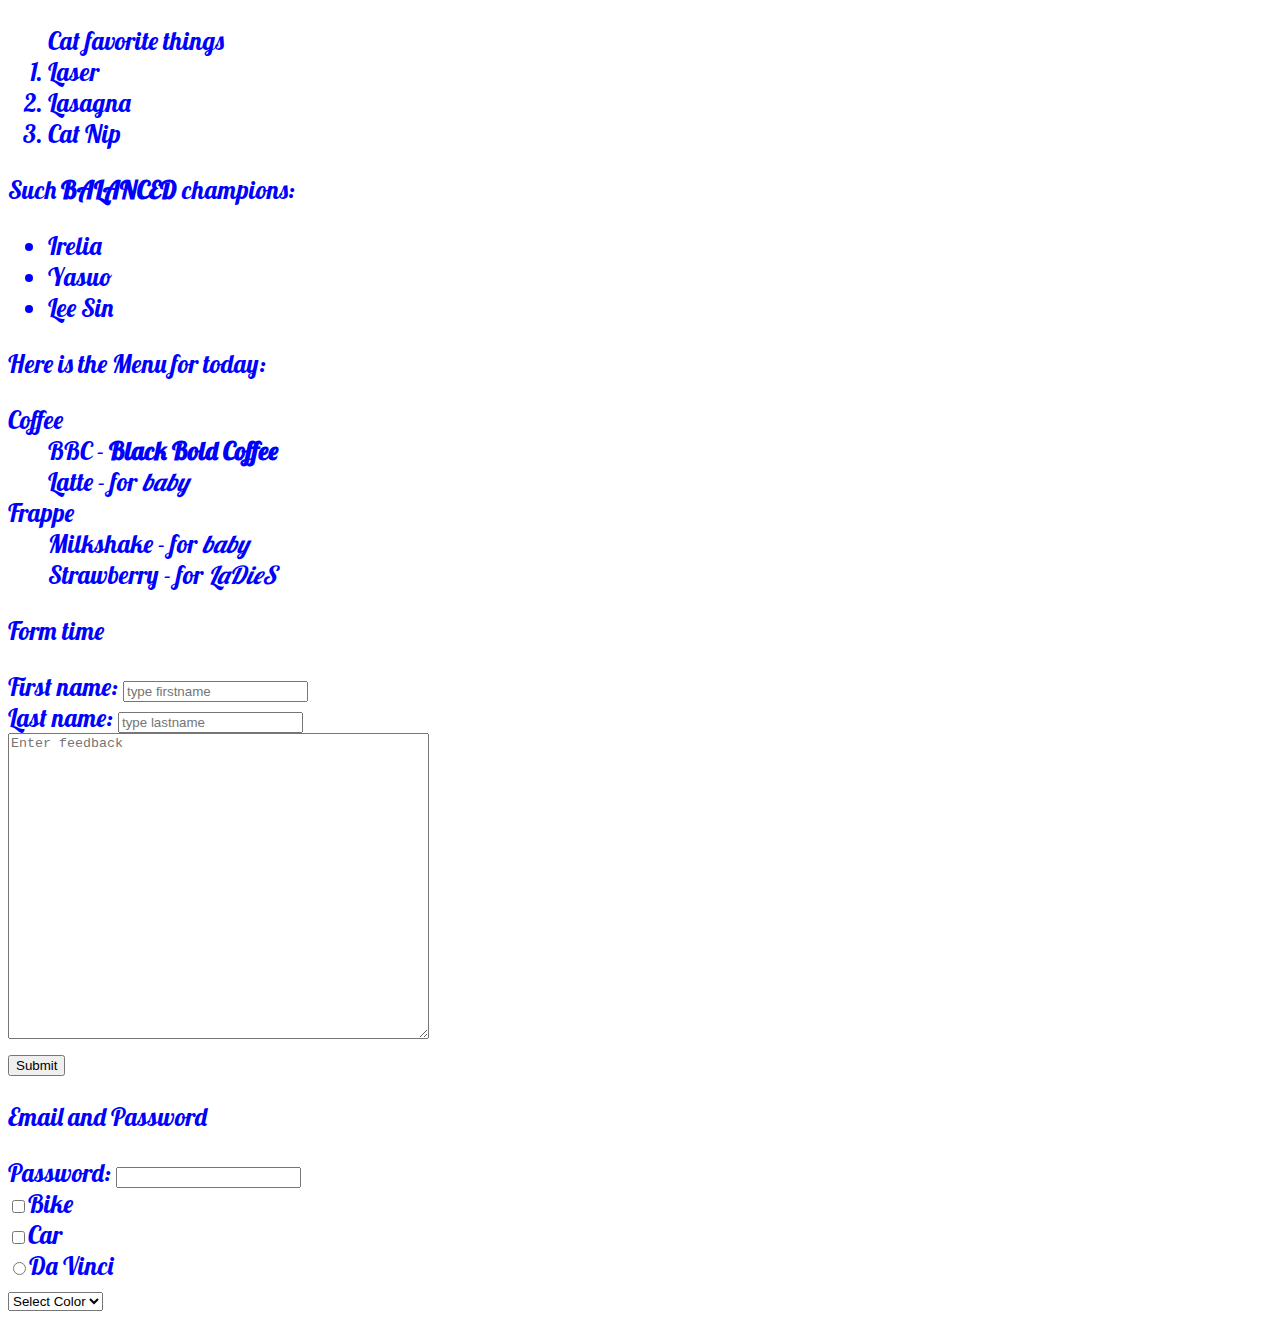
==== index.html @ 9df6918c "Rename mis_practice.html to index.html" ====
<!DOCTYPE html>
<html>
    <head>
        <title>This is fun as heaven</title>
        <link href="https://fonts.googleapis.com/css?family=Lobster" rel="stylesheet" type="text/css">
    </head>
    <style>
        body {
            font-family: Lobster, sans-serif;
            font-size:25px;
            color: blue;
        }
    </style>
    <body>
        <ol type="1">Cat favorite things
            <li>Laser</li>
            <li>Lasagna</li>
            <li>Cat Nip</li>
        </ol>
        <p>Such <strong>BALANCED</strong> champions:</p>
        <ul>
            <li>Irelia</li>
            <li>Yasuo</li>
            <li>Lee Sin</li>
        </ul>
        <p>Here is the Menu for today:</p>
        <dl>
            <dt>Coffee</dt>
            <dd>BBC - <strong>Black Bold Coffee</strong></dd>
            <dd>Latte - for <em>baby</em></dd>
            <dt>Frappe</dt>
            <dd>Milkshake - for <em>baby</em></dd>
            <dd>Strawberry - for <em>LaDieS</em></dd>
        </dl>
        <p>Form time</p>
        <form>
            First name: <input type="text" name="firstname" placeholder="type firstname" maxlength="10"/>
            <br>
            Last name: <input type="text" name="lastname" placeholder="type lastname" maxlength="10"/>
            <br>
            <textarea name="txtfeed" rows="20" cols="50" placeholder="Enter feedback"></textarea>
            <br>
            <input type="submit"/>
            <br>
            <p>Email and Password</p>
            <form>
                Password: <input type="password" maxlength="9"/>
            </form>
        </form>
        <label>
            <input type="checkbox" name="vehicle"/>Bike<br>
            <input type="checkbox" name="vehicle"/>Car<br>
        </label>
        <label>
            <input type="radio" name="actor"/>Da Vinci<br>
        </label>
        <select name="selColor">
            <option selected="selected" value="NULL">Select Color</option>
            <option value="red">Red</option>
            <option value="blue">Blue</option>
            <option value="green">Green</option>
        </select>
    </body>
</html>
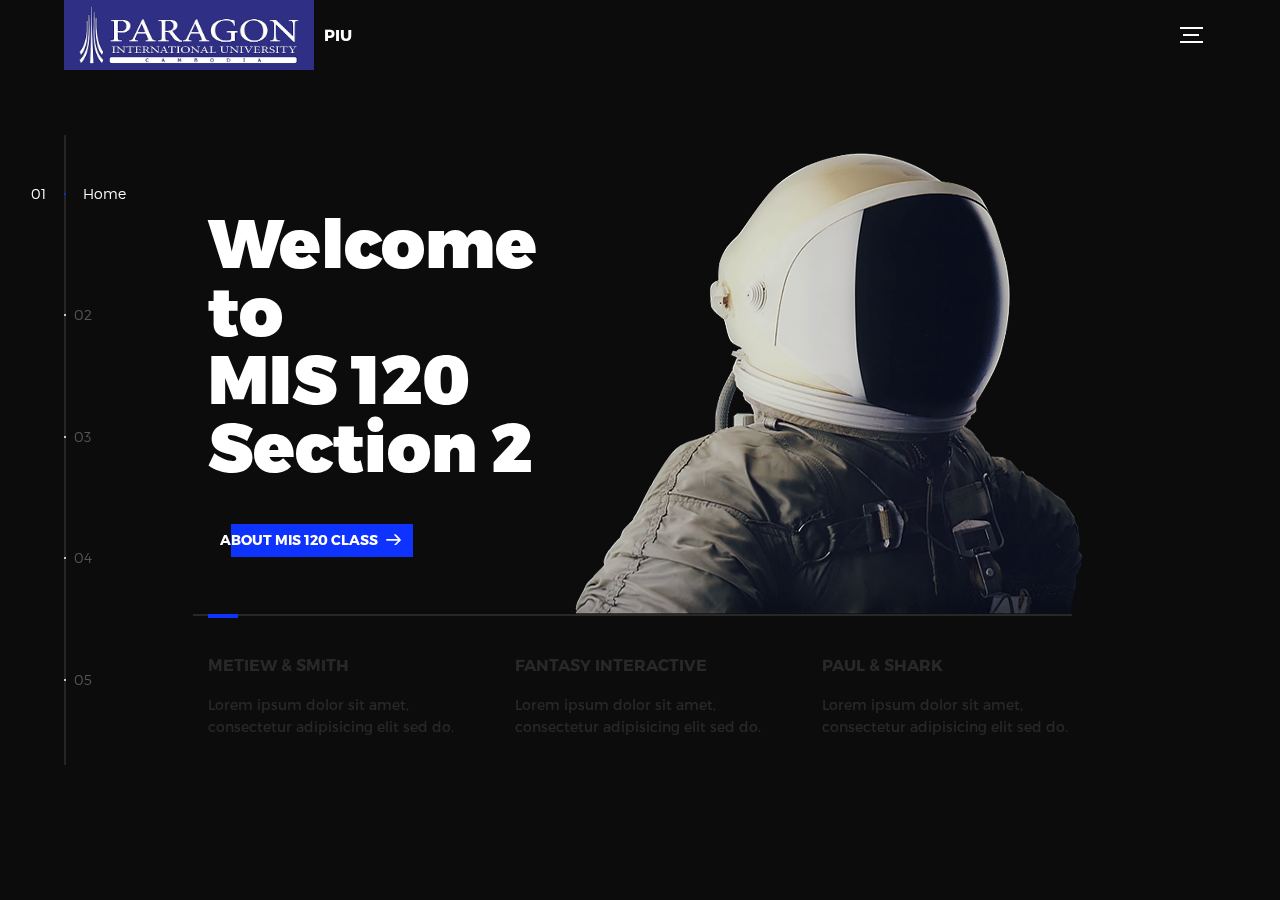
==== commit 22d1083b: "Initial commit" ====
--- a/index.html
+++ b/index.html
@@ -1,64 +1,288 @@
 <!DOCTYPE html>
-<html>
-    <head>
-        <title>This is fun as heaven</title>
-        <link href="https://fonts.googleapis.com/css?family=Lobster" rel="stylesheet" type="text/css">
-    </head>
-    <style>
-        body {
-            font-family: Lobster, sans-serif;
-            font-size:25px;
-            color: blue;
-        }
-    </style>
-    <body>
-        <ol type="1">Cat favorite things
-            <li>Laser</li>
-            <li>Lasagna</li>
-            <li>Cat Nip</li>
-        </ol>
-        <p>Such <strong>BALANCED</strong> champions:</p>
-        <ul>
-            <li>Irelia</li>
-            <li>Yasuo</li>
-            <li>Lee Sin</li>
+<html lang="en">
+<head>
+  <title>MIS 120</title>
+  <meta charset="utf-8">
+  <meta name="viewport" content="width=device-width, initial-scale=1">
+  <meta http-equiv="X-UA-Compatible" content="IE=edge">
+  <meta name="description" content="HTML5 website template">
+  <meta name="keywords" content="PIU, template, html, sass, jquery">
+  <link rel="stylesheet" type="text/css" href="assets/css/main.css">
+  <link rel="stylesheet" type="text/css" href="assets/css/music.css">
+</head>
+<body>
+<!-- notification for small viewports and landscape oriented smartphones -->
+<div class="device-notification">
+  <a class="device-notification--logo" href="#0">
+    <img src="assets/img/logo.jpg" class="logo" alt="PIU">
+    <p>Paragon International University</p>
+  </a>
+  <p class="device-notification--message">Look like you need to find a bigger screen mate! <pre>(っ °Д °;)っ</pre></p>
+</div>
+
+<div class="perspective effect-rotate-left">
+  <div class="container"><div class="outer-nav--return"></div>
+    <div id="viewport" class="l-viewport">
+      <div class="l-wrapper">
+        <header class="header">
+          <a class="header--logo" href="#0">
+            <img src="assets/img/logo.jpg" class="logo" alt="PIU">
+            <p>PIU</p>
+          </a>
+          <button class="header--cta cta">About MIS 120</button>
+          <div class="header--nav-toggle">
+            <span></span>
+          </div>
+        </header>
+        <nav class="l-side-nav">
+          <ul class="side-nav">
+            <li class="is-active"><span>Home</span></li>
+            <li><span>Quizzes</span></li>
+            <li><span>About Me</span></li>
+            <li><span>Music</span></li>
+            <li><span>About <br>MIS 120</span></li>
+          </ul>
+        </nav>
+        <ul class="l-main-content main-content">
+          <li class="l-section section section--is-active">
+            <div class="intro">
+              <div class="intro--banner">
+                <h1>Welcome<br>to<br>MIS 120<br>Section 2</h1>
+                <button class="cta">About MIS 120 Class
+                  <svg version="1.1" id="Layer_1" xmlns="http://www.w3.org/2000/svg" xmlns:xlink="http://www.w3.org/1999/xlink" x="0px" y="0px" viewBox="0 0 150 118" style="enable-background:new 0 0 150 118;" xml:space="preserve">
+                  <g transform="translate(0.000000,118.000000) scale(0.100000,-0.100000)">
+                    <path d="M870,1167c-34-17-55-57-46-90c3-15,81-100,194-211l187-185l-565-1c-431,0-571-3-590-13c-55-28-64-94-18-137c21-20,33-20,597-20h575l-192-193C800,103,794,94,849,39c20-20,39-29,61-29c28,0,63,30,298,262c147,144,272,271,279,282c30,51,23,60-219,304C947,1180,926,1196,870,1167z"/>
+                  </g>
+                  </svg>
+                  <span class="btn-background"></span>
+                </button>
+                <img src="assets/img/introduction-visual.png" alt="Welcome">
+              </div>
+              <div class="intro--options">
+                <a href="#0">
+                  <h3>Metiew &amp; Smith</h3>
+                  <p>Lorem ipsum dolor sit amet, consectetur adipisicing elit sed do.</p>
+                </a>
+                <a href="#0">
+                  <h3>Fantasy interactive</h3>
+                  <p>Lorem ipsum dolor sit amet, consectetur adipisicing elit sed do.</p>
+                </a>
+                <a href="#0">
+                  <h3>Paul &amp; shark</h3>
+                  <p>Lorem ipsum dolor sit amet, consectetur adipisicing elit sed do.</p>
+                </a>
+              </div>
+            </div>
+          </li>
+          <li class="l-section section">
+            <div class="work">
+              <h2>Selected Quiz</h2>
+              <div class="work--lockup">
+                <ul class="slider">
+                  <li class="slider--item slider--item-left">
+                    <a href="#0">
+                      <div class="slider--item-image">
+                        <img src="assets/img/work-victory.jpg" alt="Victory">
+                      </div>
+                      <p class="slider--item-title">Quiz 3</p>
+                      <p class="slider--item-description">Lorem ipsum dolor sit amet, consectetur adipisicing elit sed do.</p>
+                    </a>
+                  </li>
+                  <li class="slider--item slider--item-center">
+                    <a href="#0">
+                      <div class="slider--item-image">
+                        <img src="assets/img/work-metiew-smith.jpg" alt="Metiew and Smith">
+                      </div>
+                      <p class="slider--item-title">Quiz 1</p>
+                      <p class="slider--item-description">Lorem ipsum dolor sit amet, consectetur adipisicing elit sed do.</p>
+                    </a>
+                  </li>
+                  <li class="slider--item slider--item-right">
+                    <a href="#0">
+                      <div class="slider--item-image">
+                        <img src="assets/img/work-alex-nowak.jpg" alt="Alex Nowak">
+                      </div>
+                      <p class="slider--item-title">Quiz 2</p>
+                      <p class="slider--item-description">Lorem ipsum dolor sit amet, consectetur adipisicing elit sed do.</p>
+                    </a>
+                  </li>
+                </ul>
+                <div class="slider--prev">
+                  <svg version="1.1" id="Layer_1" xmlns="http://www.w3.org/2000/svg" xmlns:xlink="http://www.w3.org/1999/xlink" x="0px" y="0px"
+                  viewBox="0 0 150 118" style="enable-background:new 0 0 150 118;" xml:space="preserve">
+                  <g transform="translate(0.000000,118.000000) scale(0.100000,-0.100000)">
+                    <path d="M561,1169C525,1155,10,640,3,612c-3-13,1-36,8-52c8-15,134-145,281-289C527,41,562,10,590,10c22,0,41,9,61,29
+                    c55,55,49,64-163,278L296,510h575c564,0,576,0,597,20c46,43,37,109-18,137c-19,10-159,13-590,13l-565,1l182,180
+                    c101,99,187,188,193,199c16,30,12,57-12,84C631,1174,595,1183,561,1169z"/>
+                  </g>
+                  </svg>
+                </div>
+                <div class="slider--next">
+                  <svg version="1.1" id="Layer_1" xmlns="http://www.w3.org/2000/svg" xmlns:xlink="http://www.w3.org/1999/xlink" x="0px" y="0px" viewBox="0 0 150 118" style="enable-background:new 0 0 150 118;" xml:space="preserve">
+                  <g transform="translate(0.000000,118.000000) scale(0.100000,-0.100000)">
+                    <path d="M870,1167c-34-17-55-57-46-90c3-15,81-100,194-211l187-185l-565-1c-431,0-571-3-590-13c-55-28-64-94-18-137c21-20,33-20,597-20h575l-192-193C800,103,794,94,849,39c20-20,39-29,61-29c28,0,63,30,298,262c147,144,272,271,279,282c30,51,23,60-219,304C947,1180,926,1196,870,1167z"/>
+                  </g>
+                  </svg>
+                </div>
+              </div>
+            </div>
+          </li>
+          <li class="l-section section">
+            <div class="about">
+              <div class="about--banner">
+                <h2>We<br>believe in<br>passionate<br>people</h2>
+                <a href="#0">Career
+                  <span>
+                    <svg version="1.1" id="Layer_1" xmlns="http://www.w3.org/2000/svg" xmlns:xlink="http://www.w3.org/1999/xlink" x="0px" y="0px" viewBox="0 0 150 118" style="enable-background:new 0 0 150 118;" xml:space="preserve">
+                    <g transform="translate(0.000000,118.000000) scale(0.100000,-0.100000)">
+                      <path d="M870,1167c-34-17-55-57-46-90c3-15,81-100,194-211l187-185l-565-1c-431,0-571-3-590-13c-55-28-64-94-18-137c21-20,33-20,597-20h575l-192-193C800,103,794,94,849,39c20-20,39-29,61-29c28,0,63,30,298,262c147,144,272,271,279,282c30,51,23,60-219,304C947,1180,926,1196,870,1167z"/>
+                    </g>
+                    </svg>
+                  </span>
+                </a>
+                <img src="assets/img/about-visual.png" alt="About Us">
+              </div>
+              <div class="about--options">
+                <a href="#0">
+                  <h3>Winners</h3>
+                </a>
+                <a href="#0">
+                  <h3>Philosophy</h3>
+                </a>
+                <a href="#0">
+                  <h3>History</h3>
+                </a>
+              </div>
+            </div>
+          </li>
+          <li class="l-section section">
+            <div class="contact">
+              <div class="contact--lockup">
+                <div class="modal">
+                  <link rel="stylesheet" href="https://cdnjs.cloudflare.com/ajax/libs/font-awesome/5.10.2/css/all.min.css"/>
+
+                  <div class="bg-container">
+                      <img src="" alt="" id="background">
+                  </div>
+                  <div class="player-container">
+                      <!-- Song -->
+                      <div class="img-container">
+                          <img src="" alt="" id="cover" class="active">
+                      </div>
+                      <div name="playlist">
+                        <h4 id="title"></h2>
+                        <h5 id="artist"></h3>
+                      </div>
+                      <audio src=""></audio>
+                      <!-- Progress -->
+                      <div class="progress-container" id="progress-container">
+                          <div class="progress" id="progress"></div>
+                          <div class="duration-wrapper">
+                              <span id="current-time"></span>
+                              <span id="duration"></span>
+                          </div>
+                      </div>
+                      <!-- Controls -->
+                      <div class="player-controls">
+                          <i class="fas fa-backward" id="prev" title="Previous"></i>
+                          <i class="fas fa-play main-button" id="play" title="Play"></i>
+                          <i class="fas fa-forward" id="next" title="Next"></i>
+                      </div>
+                  </div>
+                </div>
+              </div>
+            </div>
+          </li>
+          <li class="l-section section">
+            <div class="hire">
+              <h2>MIS 120 is about ...</h2>
+              <!-- checkout formspree.io for easy form setup -->
+              <form class="work-request">
+                <div class="work-request--options">
+                  <span class="options-a">
+                    <input id="opt-1" type="checkbox" value="app design" checked>
+                    <label for="opt-1">
+                      <svg version="1.1" id="Layer_1" xmlns="http://www.w3.org/2000/svg" xmlns:xlink="http://www.w3.org/1999/xlink" x="0px" y="0px"
+                      viewBox="0 0 150 111" style="enable-background:new 0 0 150 111;" xml:space="preserve">
+                      <g transform="translate(0.000000,111.000000) scale(0.100000,-0.100000)">
+                        <path d="M950,705L555,310L360,505C253,612,160,700,155,700c-6,0-44-34-85-75l-75-75l278-278L550-5l475,475c261,261,475,480,475,485c0,13-132,145-145,145C1349,1100,1167,922,950,705z"/>
+                      </g>
+                      </svg>
+                      Fun
+                    </label>
+                    <input id="opt-2" type="checkbox" value="graphic design" checked>
+                    <label for="opt-2">
+                      <svg version="1.1" id="Layer_1" xmlns="http://www.w3.org/2000/svg" xmlns:xlink="http://www.w3.org/1999/xlink" x="0px" y="0px"
+                      viewBox="0 0 150 111" style="enable-background:new 0 0 150 111;" xml:space="preserve">
+                      <g transform="translate(0.000000,111.000000) scale(0.100000,-0.100000)">
+                        <path d="M950,705L555,310L360,505C253,612,160,700,155,700c-6,0-44-34-85-75l-75-75l278-278L550-5l475,475c261,261,475,480,475,485c0,13-132,145-145,145C1349,1100,1167,922,950,705z"/>
+                      </g>
+                      </svg>
+                      Creativity
+                    </label>
+                    <input id="opt-3" type="checkbox" value="motion design" checked>
+                    <label for="opt-3">
+                      <svg version="1.1" id="Layer_1" xmlns="http://www.w3.org/2000/svg" xmlns:xlink="http://www.w3.org/1999/xlink" x="0px" y="0px"
+                      viewBox="0 0 150 111" style="enable-background:new 0 0 150 111;" xml:space="preserve">
+                      <g transform="translate(0.000000,111.000000) scale(0.100000,-0.100000)">
+                        <path d="M950,705L555,310L360,505C253,612,160,700,155,700c-6,0-44-34-85-75l-75-75l278-278L550-5l475,475c261,261,475,480,475,485c0,13-132,145-145,145C1349,1100,1167,922,950,705z"/>
+                      </g>
+                      </svg>
+                      Flexiblility
+                    </label>
+                  </span>
+                  <span class="options-b">
+                    <input id="opt-4" type="checkbox" value="ux design" checked>
+                    <label for="opt-4">
+                      <svg version="1.1" id="Layer_1" xmlns="http://www.w3.org/2000/svg" xmlns:xlink="http://www.w3.org/1999/xlink" x="0px" y="0px"
+                      viewBox="0 0 150 111" style="enable-background:new 0 0 150 111;" xml:space="preserve">
+                      <g transform="translate(0.000000,111.000000) scale(0.100000,-0.100000)">
+                        <path d="M950,705L555,310L360,505C253,612,160,700,155,700c-6,0-44-34-85-75l-75-75l278-278L550-5l475,475c261,261,475,480,475,485c0,13-132,145-145,145C1349,1100,1167,922,950,705z"/>
+                      </g>
+                      </svg>
+                      Friendly
+                    </label>
+                    <input id="opt-5" type="checkbox" value="webdesign" checked>
+                    <label for="opt-5">
+                      <svg version="1.1" id="Layer_1" xmlns="http://www.w3.org/2000/svg" xmlns:xlink="http://www.w3.org/1999/xlink" x="0px" y="0px"
+                      viewBox="0 0 150 111" style="enable-background:new 0 0 150 111;" xml:space="preserve">
+                      <g transform="translate(0.000000,111.000000) scale(0.100000,-0.100000)">
+                        <path d="M950,705L555,310L360,505C253,612,160,700,155,700c-6,0-44-34-85-75l-75-75l278-278L550-5l475,475c261,261,475,480,475,485c0,13-132,145-145,145C1349,1100,1167,922,950,705z"/>
+                      </g>
+                      </svg>
+                      Exciting
+                    </label>
+                    <input id="opt-6" type="checkbox" value="marketing">
+                    <label for="opt-6">
+                      <svg version="1.1" id="Layer_1" xmlns="http://www.w3.org/2000/svg" xmlns:xlink="http://www.w3.org/1999/xlink" x="0px" y="0px"
+                      viewBox="0 0 150 111" style="enable-background:new 0 0 150 111;" xml:space="preserve">
+                      <g transform="translate(0.000000,111.000000) scale(0.100000,-0.100000)">
+                        <path d="M950,705L555,310L360,505C253,612,160,700,155,700c-6,0-44-34-85-75l-75-75l278-278L550-5l475,475c261,261,475,480,475,485c0,13-132,145-145,145C1349,1100,1167,922,950,705z"/>
+                      </g>
+                      </svg>
+                      Boring
+                    </label>
+                  </span>
+                </div>
+                </div>
+              </form>
+            </div>
+          </li>
         </ul>
-        <p>Here is the Menu for today:</p>
-        <dl>
-            <dt>Coffee</dt>
-            <dd>BBC - <strong>Black Bold Coffee</strong></dd>
-            <dd>Latte - for <em>baby</em></dd>
-            <dt>Frappe</dt>
-            <dd>Milkshake - for <em>baby</em></dd>
-            <dd>Strawberry - for <em>LaDieS</em></dd>
-        </dl>
-        <p>Form time</p>
-        <form>
-            First name: <input type="text" name="firstname" placeholder="type firstname" maxlength="10"/>
-            <br>
-            Last name: <input type="text" name="lastname" placeholder="type lastname" maxlength="10"/>
-            <br>
-            <textarea name="txtfeed" rows="20" cols="50" placeholder="Enter feedback"></textarea>
-            <br>
-            <input type="submit"/>
-            <br>
-            <p>Email and Password</p>
-            <form>
-                Password: <input type="password" maxlength="9"/>
-            </form>
-        </form>
-        <label>
-            <input type="checkbox" name="vehicle"/>Bike<br>
-            <input type="checkbox" name="vehicle"/>Car<br>
-        </label>
-        <label>
-            <input type="radio" name="actor"/>Da Vinci<br>
-        </label>
-        <select name="selColor">
-            <option selected="selected" value="NULL">Select Color</option>
-            <option value="red">Red</option>
-            <option value="blue">Blue</option>
-            <option value="green">Green</option>
-        </select>
-    </body>
-</html>
+      </div>
+    </div>
+  </div>
+  <ul class="outer-nav">
+    <li class="is-active">Home</li>
+    <li>Quizzes</li>
+    <li>About Me</li>
+    <li>Music</li>
+    <li>About MIS 120</li>
+  </ul>
+</div>
+<script src="assets/js/music.js"></script>
+<script src="https://ajax.googleapis.com/ajax/libs/jquery/2.2.4/jquery.min.js"></script>
+<script>window.jQuery || document.write('<script src="assets/js/vendor/jquery-2.2.4.min.js"><\/script>')</script>
+<script src="assets/js/functions-min.js"></script>
+</body>
+</html>--- a/assets/css/main.css
+++ b/assets/css/main.css
@@ -0,0 +1 @@
+@font-face{font-family:'Montserrat';src:url("fonts/Montserrat-Black.eot");src:local("☺"),url("fonts/Montserrat-Black.woff") format("woff"),url("fonts/Montserrat-Black.ttf") format("truetype"),url("fonts/Montserrat-Black.svg") format("svg");font-weight:900;font-style:normal}@font-face{font-family:'Montserrat';src:url("fonts/Montserrat-Bold.eot");src:local("☺"),url("fonts/Montserrat-Bold.woff") format("woff"),url("fonts/Montserrat-Bold.ttf") format("truetype"),url("fonts/Montserrat-Bold.svg") format("svg");font-weight:700;font-style:normal}@font-face{font-family:'Montserrat';src:url("fonts/Montserrat-Regular.eot");src:local("☺"),url("fonts/Montserrat-Regular.woff") format("woff"),url("fonts/Montserrat-Regular.ttf") format("truetype"),url("fonts/Montserrat-Regular.svg") format("svg");font-weight:400;font-style:normal}@font-face{font-family:'Montserrat';src:url("fonts/Montserrat-Light.eot");src:local("☺"),url("fonts/Montserrat-Light.woff") format("woff"),url("fonts/Montserrat-Light.ttf") format("truetype"),url("fonts/Montserrat-Light.svg") format("svg");font-weight:300;font-style:normal}/*! normalize.css v3.0.2 | MIT License | git.io/normalize */html{font-family:sans-serif;-ms-text-size-adjust:100%;-webkit-text-size-adjust:100%}body{margin:0}article,aside,details,figcaption,figure,footer,header,hgroup,main,menu,nav,section,summary{display:block}audio,canvas,progress,video{display:inline-block;vertical-align:baseline}audio:not([controls]){display:none;height:0}[hidden],template{display:none}a{background-color:transparent}a:active,a:hover{outline:0}abbr[title]{border-bottom:1px dotted}b,strong{font-weight:bold}dfn{font-style:italic}h1{font-size:2em;margin:0.67em 0}mark{background:#ff0;color:#000}small{font-size:80%}sub,sup{font-size:75%;line-height:0;position:relative;vertical-align:baseline}sup{top:-0.5em}sub{bottom:-0.25em}img{border:0}svg:not(:root){overflow:hidden}figure{margin:1em 40px}hr{box-sizing:content-box;height:0}pre{overflow:auto}code,kbd,pre,samp{font-family:monospace, monospace;font-size:1em}button,input,optgroup,select,textarea{color:inherit;font:inherit;margin:0}button{overflow:visible}button,select{text-transform:none}button,html input[type="button"],input[type="reset"],input[type="submit"]{-webkit-appearance:button;cursor:pointer}button[disabled],html input[disabled]{cursor:default}button::-moz-focus-inner,input::-moz-focus-inner{border:0;padding:0}input{line-height:normal}input[type="checkbox"],input[type="radio"]{box-sizing:border-box;padding:0}input[type="number"]::-webkit-inner-spin-button,input[type="number"]::-webkit-outer-spin-button{height:auto}input[type="search"]{-webkit-appearance:textfield;box-sizing:content-box}input[type="search"]::-webkit-search-cancel-button,input[type="search"]::-webkit-search-decoration{-webkit-appearance:none}fieldset{border:1px solid #c0c0c0;margin:0 2px;padding:0.35em 0.625em 0.75em}legend{border:0;padding:0}textarea{overflow:auto}optgroup{font-weight:bold}table{border-collapse:collapse;border-spacing:0}td,th{padding:0}::-moz-selection{background:#FFF498}::selection{background:#FFF498}::-moz-selection{background:#FFF498}img::-moz-selection{background:transparent}img::selection{background:transparent}img::-moz-selection{background:transparent}body{-webkit-tap-highlight-color:#FFF498}body{background-color:#0c0c0c;font-size:14px;line-height:1.6;font-family:"Montserrat",sans-serif;color:#fff;-webkit-font-smoothing:antialiased;-webkit-text-size-adjust:100%}.l-viewport{position:relative;width:100%;height:100vh;box-shadow:0 0 45px 5px rgba(0,0,0,0.85);overflow:hidden}.l-wrapper{position:relative;width:1440px;max-width:90%;height:100%;margin:0 auto}.l-side-nav{position:absolute;left:0;display:-webkit-box;display:-webkit-flex;display:-ms-flexbox;display:flex;height:100%;-webkit-box-align:center;-webkit-align-items:center;-ms-flex-align:center;align-items:center}.l-side-nav::before{content:"";position:absolute;top:50%;left:0;-webkit-transform:translateY(-50%);transform:translateY(-50%);width:2px;height:70%;max-height:750px;background-color:#555;opacity:.35;z-index:10}@media (max-width: 1180px){.l-side-nav{display:none}}.l-main-content{position:relative;width:100%;height:100%;margin:0;padding:0;list-style:none}.l-section{position:absolute;width:100%;height:100%}.device-notification{display:none;position:fixed;top:0;left:0;width:100%;height:100%;-webkit-box-orient:vertical;-webkit-box-direction:normal;-webkit-flex-direction:column;-ms-flex-direction:column;flex-direction:column;-webkit-box-align:center;-webkit-align-items:center;-ms-flex-align:center;-ms-grid-row-align:center;align-items:center;-webkit-box-pack:center;-webkit-justify-content:center;-ms-flex-pack:center;justify-content:center;background-color:#0c0c0c;z-index:12}.device-notification--logo{display:-webkit-box;display:-webkit-flex;display:-ms-flexbox;display:flex;-webkit-box-align:center;-webkit-align-items:center;-ms-flex-align:center;align-items:center;text-decoration:none;color:#fff}.device-notification--logo p{margin:0 0 0 10px;font-size:16px;font-weight:700;text-transform:uppercase}.device-notification--message{width:70%;margin:30px 0 0 0;font-weight:700;text-align:center}@media (max-width: 767px) and (min-width: 601px) and (max-height: 680px){.device-notification{display:-webkit-box;display:-webkit-flex;display:-ms-flexbox;display:flex}}@media (max-width: 600px) and (min-width: 480px) and (max-height: 580px){.device-notification{display:-webkit-box;display:-webkit-flex;display:-ms-flexbox;display:flex}}@media (max-width: 736px) and (min-width: 360px) and (orientation: landscape){.device-notification{display:-webkit-box;display:-webkit-flex;display:-ms-flexbox;display:flex}}@media(max-width: 359px){.device-notification{display:-webkit-box;display:-webkit-flex;display:-ms-flexbox;display:flex}}.section{opacity:0;visibility:hidden;-webkit-transition:opacity .4s ease-in-out,visibility 0s .4s;transition:opacity .4s ease-in-out,visibility 0s .4s}.section--is-active{opacity:1;visibility:visible;z-index:1;-webkit-transition:opacity .4s ease-in-out .4s;transition:opacity .4s ease-in-out .4s}.section--next{-webkit-transform:translateY(-45px);transform:translateY(-45px);-webkit-transition:-webkit-transform .4s ease-in-out;transition:-webkit-transform .4s ease-in-out;transition:transform .4s ease-in-out;transition:transform .4s ease-in-out, -webkit-transform .4s ease-in-out}.section--prev{-webkit-transform:translateY(45px);transform:translateY(45px);-webkit-transition:-webkit-transform .4s ease-in-out;transition:-webkit-transform .4s ease-in-out;transition:transform .4s ease-in-out;transition:transform .4s ease-in-out, -webkit-transform .4s ease-in-out}.header{position:absolute;top:0;left:0;display:-webkit-box;display:-webkit-flex;display:-ms-flexbox;display:flex;width:100%;height:70px;-webkit-box-align:center;-webkit-align-items:center;-ms-flex-align:center;align-items:center;-webkit-box-pack:justify;-webkit-justify-content:space-between;-ms-flex-pack:justify;justify-content:space-between;z-index:10}.header--logo{display:-webkit-box;display:-webkit-flex;display:-ms-flexbox;display:flex;-webkit-box-align:center;-webkit-align-items:center;-ms-flex-align:center;align-items:center;text-decoration:none;color:#fff}.header--logo p{margin:0 0 0 10px;font-size:16px;font-weight:700;text-transform:uppercase}.header--nav-toggle{display:-webkit-box;display:-webkit-flex;display:-ms-flexbox;display:flex;width:50px;height:50px;-webkit-box-orient:vertical;-webkit-box-direction:normal;-webkit-flex-direction:column;-ms-flex-direction:column;flex-direction:column;-webkit-box-align:center;-webkit-align-items:center;-ms-flex-align:center;align-items:center;-webkit-box-pack:center;-webkit-justify-content:center;-ms-flex-pack:center;justify-content:center;cursor:pointer}.header--nav-toggle span,.header--nav-toggle::before,.header--nav-toggle::after{content:"";position:relative;width:16px;height:2px;background-color:#fff}.header--nav-toggle::before{bottom:5px;width:23px}.header--nav-toggle::after{top:5px;width:23px}.header--cta{position:absolute;top:50%;left:50%;-webkit-transform:translate(-50%, -50%);transform:translate(-50%, -50%);padding:0 20px;line-height:30px;text-decoration:none;color:#fff;font-weight:700;text-transform:uppercase;background-color:#0f33ff;border:none;opacity:0;visibility:hidden;-webkit-transition:opacity .4s ease-in-out,visibility 0s .4s;transition:opacity .4s ease-in-out,visibility 0s .4s}.header--cta:focus{outline:none}.header--cta.is-active{opacity:1;visibility:visible;-webkit-transition:opacity .4s ease-in-out .4s;transition:opacity .4s ease-in-out .4s}@media (max-width: 767px){.header--cta{display:none}}.side-nav{position:relative;display:-webkit-box;display:-webkit-flex;display:-ms-flexbox;display:flex;width:100px;height:70%;max-height:750px;-webkit-box-orient:vertical;-webkit-box-direction:normal;-webkit-flex-direction:column;-ms-flex-direction:column;flex-direction:column;-webkit-justify-content:space-around;-ms-flex-pack:distribute;justify-content:space-around;margin:0;padding:0;list-style-position:inside;z-index:10}.side-nav>li{position:relative;top:-5px;color:#fff;font-size:6px;cursor:pointer}.side-nav>li span{position:relative;top:3px;left:10px;color:#fff;font-size:14px;font-weight:300;opacity:0;visibility:hidden}.side-nav>li::before{position:absolute;top:3px;left:10px;color:#555;font-size:14px;font-weight:300}.side-nav li:nth-child(1)::before{content:"01"}.side-nav li:nth-child(2)::before{content:"02"}.side-nav li:nth-child(3)::before{content:"03"}.side-nav li:nth-child(4)::before{content:"04"}.side-nav li:nth-child(5)::before{content:"05"}.side-nav li.is-active{color:#0f33ff;-webkit-transition:color .4s ease-in-out;transition:color .4s ease-in-out}.side-nav li.is-active span{opacity:1;visibility:visible;-webkit-transition:opacity .4s ease-in-out;transition:opacity .4s ease-in-out}.side-nav li.is-active::before{left:-33px;color:#fff}.intro{position:relative;display:-webkit-box;display:-webkit-flex;display:-ms-flexbox;display:flex;width:900px;max-width:75%;height:100%;-webkit-box-orient:vertical;-webkit-box-direction:normal;-webkit-flex-direction:column;-ms-flex-direction:column;flex-direction:column;-webkit-box-pack:center;-webkit-justify-content:center;-ms-flex-pack:center;justify-content:center;margin:0 auto}@media (max-width: 1180px){.intro{max-width:100%}}.intro--banner{position:relative;height:475px}.intro--banner::before{content:"";position:absolute;bottom:20px;left:-15px;right:0;height:2px;background-color:#282828}.intro--banner::after{content:"";position:absolute;bottom:18px;left:0;width:30px;height:4px;background-color:#0f33ff}.intro--banner h1{position:relative;font-size:68px;font-weight:900;line-height:1;z-index:1}.intro--banner button{position:relative;padding:5px 17px 5px 12px;font-weight:700;text-transform:uppercase;background-color:transparent;border:none}.intro--banner button .btn-background{position:absolute;top:0;left:23px;right:0;height:100%;background-color:#0f33ff;z-index:-1;-webkit-transition:left .2s ease-in-out;transition:left .2s ease-in-out}.intro--banner button:hover .btn-background{left:0}.intro--banner button:focus{outline:none}.intro--banner button svg{position:relative;left:5px;width:15px;fill:#fff}.intro--banner img{position:absolute;bottom:21px;right:-12px}.intro--options{display:-webkit-box;display:-webkit-flex;display:-ms-flexbox;display:flex;-webkit-box-pack:justify;-webkit-justify-content:space-between;-ms-flex-pack:justify;justify-content:space-between;margin:0;padding:0;list-style:none}.intro--options>a{max-width:250px;text-decoration:none;color:#282828;-webkit-transition:color .2s ease-in-out;transition:color .2s ease-in-out}.intro--options>a:hover{color:#fff}.intro--options h3{font-size:16px;text-transform:uppercase}.intro--options p{margin-bottom:0}@media (max-width: 900px){.intro--banner{height:380px}.intro--banner h1{font-size:55px}.intro--banner img{width:430px}.intro--options>a{margin-right:30px}.intro--options>a:last-child{margin-right:0}}@media (max-width: 767px){.intro--banner{height:305px}.intro--banner h1{font-size:44px}.intro--banner img{width:330px}.intro--options{display:block}.intro--options>a{display:block;max-width:100%;margin:0 0 30px 0}.intro--options>a:last-child{margin-bottom:0}}@media (max-width: 600px){.intro--banner{height:360px}.intro--banner h1{font-size:55px}.intro--banner img{display:none}}@media (max-width: 600px) and (max-height: 750px){.intro--banner{height:auto}.intro--banner::before,.intro--banner::after{display:none}.intro--banner h1{margin-top:0}.intro--options{display:none}}.work{position:relative;display:-webkit-box;display:-webkit-flex;display:-ms-flexbox;display:flex;width:960px;max-width:80%;height:100%;-webkit-box-orient:vertical;-webkit-box-direction:normal;-webkit-flex-direction:column;-ms-flex-direction:column;flex-direction:column;-webkit-box-pack:center;-webkit-justify-content:center;-ms-flex-pack:center;justify-content:center;margin:0 auto}@media (max-width: 1180px){.work{max-width:100%}}.work h2{margin:0 0 20px 0;font-size:30px;text-align:center}.work--lockup{position:relative}.work--lockup .slider{position:relative;display:-webkit-box;display:-webkit-flex;display:-ms-flexbox;display:flex;width:80%;margin:0 auto;padding:0;list-style:none}.work--lockup .slider--item{position:absolute;display:none;text-align:center}.work--lockup .slider--item a{text-decoration:none;color:#858585}.work--lockup .slider--item-title{margin-top:10px;font-size:12px;font-weight:700;text-transform:uppercase}.work--lockup .slider--item-description{display:none;max-width:250px;margin:0 auto}.work--lockup .slider--item-image{width:150px;height:150px;margin:0 auto;border-radius:50%;overflow:hidden}.work--lockup .slider--item-image img{width:100%}.work--lockup .slider--item-left{top:50%;left:0;-webkit-transform:translateY(-50%);transform:translateY(-50%);display:block}.work--lockup .slider--item-right{top:50%;right:0;-webkit-transform:translateY(-50%);transform:translateY(-50%);display:block}.work--lockup .slider--item-center{position:relative;top:30px;left:50%;-webkit-transform:translateX(-50%);transform:translateX(-50%);display:block}.work--lockup .slider--item-center a{color:#fff}.work--lockup .slider--item-center .slider--item-title{margin-top:25px;font-size:16px}.work--lockup .slider--item-center .slider--item-description{display:block}.work--lockup .slider--item-center .slider--item-image{width:300px;height:300px}.work--lockup .slider--next,.work--lockup .slider--prev{position:absolute;top:160px;display:-webkit-box;display:-webkit-flex;display:-ms-flexbox;display:flex;width:50px;height:50px;-webkit-box-align:center;-webkit-align-items:center;-ms-flex-align:center;align-items:center;-webkit-box-pack:center;-webkit-justify-content:center;-ms-flex-pack:center;justify-content:center;background-color:#282828;border-radius:50%;cursor:pointer}.work--lockup .slider--next svg,.work--lockup .slider--prev svg{width:20px;fill:#fff}.work--lockup .slider--next{right:0}.work--lockup .slider--prev{left:0}@media (max-width: 900px){.work--lockup .slider--item-image{width:120px;height:120px}.work--lockup .slider--item-center .slider--item-image{width:240px;height:240px}.work--lockup .slider--next,.work--lockup .slider--prev{top:130px}}@media (max-width: 767px){.work--lockup .slider{width:75%}.work--lockup .slider--item-image{width:90px;height:90px}.work--lockup .slider--item-center .slider--item-image{width:190px;height:190px}.work--lockup .slider--next,.work--lockup .slider--prev{top:105px}}@media (max-width: 600px){.work--lockup .slider{width:auto}.work--lockup .slider--item-left,.work--lockup .slider--item-right{display:none}}.about{position:relative;display:-webkit-box;display:-webkit-flex;display:-ms-flexbox;display:flex;width:900px;max-width:75%;height:100%;-webkit-box-orient:vertical;-webkit-box-direction:normal;-webkit-flex-direction:column;-ms-flex-direction:column;flex-direction:column;-webkit-box-pack:center;-webkit-justify-content:center;-ms-flex-pack:center;justify-content:center;margin:0 auto}@media (max-width: 1180px){.about{max-width:100%}}.about--banner{position:relative;height:475px}.about--banner::before{content:"";position:absolute;top:20px;left:200px;-webkit-transform:rotate(-25deg);transform:rotate(-25deg);border:5px solid #0f33ff;border-right-color:transparent;border-bottom-color:transparent}.about--banner::after{content:"";position:absolute;top:75px;left:400px;-webkit-transform:rotate(45deg);transform:rotate(45deg);width:10px;height:10px;background-color:#0f33ff}.about--banner h2{position:relative;margin-top:35px;font-size:68px;font-weight:900;line-height:1;z-index:1}.about--banner h2::before{content:"";position:absolute;top:60px;left:268px;width:30px;height:30px;background-color:#0f33ff;border-radius:50%}.about--banner h2::after{content:"";position:absolute;top:255px;left:255px;width:10px;height:10px;background-color:#0f33ff}.about--banner a{padding:5px 17px 5px 0;text-decoration:none;color:#fff;font-weight:700;text-transform:uppercase;background-color:transparent}.about--banner a:hover svg{left:10px}.about--banner a svg{position:relative;left:5px;width:15px;fill:#fff;-webkit-transition:left .2s ease-in-out;transition:left .2s ease-in-out}.about--banner img{position:absolute;bottom:-90px;right:-12px}.about--options{display:-webkit-box;display:-webkit-flex;display:-ms-flexbox;display:flex;max-width:600px;-webkit-box-pack:justify;-webkit-justify-content:space-between;-ms-flex-pack:justify;justify-content:space-between;margin:0;padding:0;list-style:none}.about--options>a{position:relative;width:150px;height:75px;text-decoration:none;color:#fff;border:10px solid #0f33ff;background-position:center;background-size:cover;background-repeat:no-repeat}.about--options>a:nth-child(1){background-image:url("../img/about-winners.jpg")}.about--options>a:nth-child(2){background-image:url("../img/about-philosophy.jpg")}.about--options>a:nth-child(3){background-image:url("../img/about-history.jpg")}.about--options>a:hover h3{bottom:-50px}.about--options h3{position:absolute;bottom:-38px;left:10px;font-size:16px;text-transform:uppercase;-webkit-transition:bottom .2s ease-in-out,left .2s ease-in-out;transition:bottom .2s ease-in-out,left .2s ease-in-out}@media (max-width: 767px){.about--banner{height:305px}.about--banner::before{top:0;left:125px}.about--banner::after{top:35px;left:260px}.about--banner h2{margin-top:10px;font-size:44px}.about--banner h2::before{top:28px;left:168px}.about--banner h2::after{top:163px;left:163px}.about--banner img{width:315px}}@media (max-width: 600px){.about--banner{height:auto}.about--banner::before{left:155px}.about--banner::after{left:310px}.about--banner h2{margin-top:0;font-size:55px}.about--banner h2::before{top:43px;left:214px}.about--banner h2::after{top:205px;left:205px}.about--banner img{display:none}.about--options{display:none}}.contact{position:fixed;top:0;left:0;width:100%;height:100%;background-image:url("../img/contact-visual.png");background-position:center;background-size:cover;background-repeat:no-repeat}.contact--lockup{position:relative;display:-webkit-box;display:-webkit-flex;display:-ms-flexbox;display:flex;width:900px;max-width:75%;height:100%;-webkit-box-align:center;-webkit-align-items:center;-ms-flex-align:center;align-items:center;-webkit-box-pack:end;-webkit-justify-content:flex-end;-ms-flex-pack:end;justify-content:flex-end;margin:0 auto}@media (max-width: 1180px){.contact--lockup{max-width:90%}}@media (max-width: 767px){.contact--lockup{-webkit-box-pack:center;-webkit-justify-content:center;-ms-flex-pack:center;justify-content:center}}.contact--lockup .modal{padding:45px 45px;text-align:center;}.contact--lockup .modal--information p,.contact--lockup .modal--information a{display:block;margin:14px 0;text-decoration:none;font-weight:700}.contact--lockup .modal--information p{margin-top:0}.contact--lockup .modal--options{margin:0;padding:0;list-style:none}.contact--lockup .modal--options>li{width:130px;margin:0 auto 25px auto}.contact--lockup .modal--options li:nth-child(1){background-color:#1769ff}.contact--lockup .modal--options li:nth-child(2){background-color:#ea4c89}.contact--lockup .modal--options li:nth-child(3){margin-bottom:0;background-color:#0f33ff;text-transform:uppercase}.contact--lockup .modal--options a{display:block;width:100%;padding:8px 0;text-decoration:none;font-weight:700}.hire{position:relative;display:-webkit-box;display:-webkit-flex;display:-ms-flexbox;display:flex;width:700px;max-width:75%;height:100%;-webkit-box-orient:vertical;-webkit-box-direction:normal;-webkit-flex-direction:column;-ms-flex-direction:column;flex-direction:column;-webkit-box-pack:center;-webkit-justify-content:center;-ms-flex-pack:center;justify-content:center;margin:0 auto}@media (max-width: 1180px){.hire{max-width:100%}}.hire h2{margin:0 0 20px 0;font-size:30px;text-align:center}.work-request{display:-webkit-box;display:-webkit-flex;display:-ms-flexbox;display:flex;width:100%;-webkit-box-orient:vertical;-webkit-box-direction:normal;-webkit-flex-direction:column;-ms-flex-direction:column;flex-direction:column;-webkit-box-align:center;-webkit-align-items:center;-ms-flex-align:center;align-items:center;color:#fff}.work-request input[type="submit"]{width:400px;max-width:100%;line-height:50px;font-size:16px;font-weight:700;text-transform:uppercase;background-color:#0f33ff;border:none;border-radius:0}.work-request input[type="submit"]:focus{outline:none}.work-request--options{display:-webkit-box;display:-webkit-flex;display:-ms-flexbox;display:flex;width:100%;-webkit-box-orient:vertical;-webkit-box-direction:normal;-webkit-flex-direction:column;-ms-flex-direction:column;flex-direction:column;-webkit-box-align:center;-webkit-align-items:center;-ms-flex-align:center;align-items:center;margin:30px 0}.work-request--options .options-a{display:-webkit-box;display:-webkit-flex;display:-ms-flexbox;display:flex;width:100%;-webkit-box-pack:justify;-webkit-justify-content:space-between;-ms-flex-pack:justify;justify-content:space-between}.work-request--options .options-b{display:-webkit-box;display:-webkit-flex;display:-ms-flexbox;display:flex;width:72%;-webkit-flex-wrap:wrap;-ms-flex-wrap:wrap;flex-wrap:wrap;-webkit-justify-content:space-around;-ms-flex-pack:distribute;justify-content:space-around}.work-request--options label{display:block;width:200px;margin-bottom:30px;line-height:50px;font-size:16px;font-weight:700;text-align:center;border:2px solid #fff;cursor:pointer;-webkit-transition:background-color .2s ease-in-out,border-color .2s ease-in-out;transition:background-color .2s ease-in-out,border-color .2s ease-in-out}.work-request--options label svg{position:relative;left:-5px;width:0;fill:#fff;-webkit-transition:width .2s ease-in-out;transition:width .2s ease-in-out}.work-request--options input[type="checkbox"]{display:none}.work-request--options input[type="checkbox"]:checked+label{background-color:#0f33ff;border-color:#0f33ff}.work-request--options input[type="checkbox"]:checked+label svg{width:15px}.work-request--information{display:-webkit-box;display:-webkit-flex;display:-ms-flexbox;display:flex;width:100%;-webkit-box-pack:justify;-webkit-justify-content:space-between;-ms-flex-pack:justify;justify-content:space-between;margin-bottom:60px}.work-request--information .information-name,.work-request--information .information-email{position:relative;width:45%;height:50px;font-size:30px;font-weight:300}.work-request--information input[type="text"],.work-request--information input[type="email"]{width:100%;padding:0 0 5px 0;background-color:transparent;border:none;border-bottom:1px solid #fff;border-radius:0}.work-request--information input[type="text"]:focus,.work-request--information input[type="email"]:focus{outline:none;background-color:#0c0c0c}.work-request--information label{position:absolute;top:0;left:0;pointer-events:none;-webkit-transition:top .2s ease-in-out,font-size .2s ease-in-out;transition:top .2s ease-in-out,font-size .2s ease-in-out}.work-request--information input:focus+label,.work-request--information input.has-value+label{top:-15px;font-size:14px}@media (max-width: 767px){.work-request--options{-webkit-box-orient:horizontal;-webkit-box-direction:normal;-webkit-flex-direction:row;-ms-flex-direction:row;flex-direction:row;-webkit-justify-content:space-around;-ms-flex-pack:distribute;justify-content:space-around}.work-request--options .options-a,.work-request--options .options-b{display:block;width:auto}}@media (max-width: 600px){.work-request--options{margin:20px 0}}@media (max-width: 600px) and (max-width: 415px){.work-request--options{-webkit-box-pack:justify;-webkit-justify-content:space-between;-ms-flex-pack:justify;justify-content:space-between}}@media (max-width: 600px){.work-request--options label{width:150px;margin-bottom:15px;font-size:14px}.work-request--options input[type="checkbox"]:checked+label svg{width:12px}.work-request--information{margin-bottom:30px}.work-request--information .information-name,.work-request--information .information-email{height:40px;font-size:24px}}.perspective{position:relative;width:100%;height:100%;overflow:hidden}.perspective--modalview{position:fixed;-webkit-perspective:1500px;perspective:1500px}.container{position:relative;-webkit-transform:translateZ(0) translateX(0) rotateY(0deg);transform:translateZ(0) translateX(0) rotateY(0deg);min-height:100%;outline:30px solid #0f33ff;-webkit-transition:-webkit-transform .4s;transition:-webkit-transform .4s;transition:transform .4s;transition:transform .4s, -webkit-transform .4s}.modalview .container{position:absolute;width:100%;height:100%;overflow:hidden;-webkit-backface-visibility:hidden;backface-visibility:hidden}.effect-rotate-left .container{-webkit-transform-origin:0% 50%;transform-origin:0% 50%;-webkit-transition:-webkit-transform .4s;transition:-webkit-transform .4s;transition:transform .4s;transition:transform .4s, -webkit-transform .4s}.effect-rotate-left--animate .container{-webkit-transform:translateZ(-1800px) translateX(-50%) rotateY(45deg);transform:translateZ(-1800px) translateX(-50%) rotateY(45deg);outline:30px solid #0f33ff}.outer-nav{position:absolute;top:50%;left:55%;-webkit-transform:translateY(-50%);transform:translateY(-50%);-webkit-transform-style:preserve-3d;transform-style:preserve-3d;margin:0;padding:0;list-style:none;text-align:center;visibility:hidden;-webkit-transition:visibility 0s .2s;transition:visibility 0s .2s}.outer-nav.is-vis{visibility:visible}.outer-nav--return{position:absolute;top:0;left:0;width:100%;height:100%;display:none;cursor:pointer;z-index:11}.outer-nav--return.is-vis{display:block}.outer-nav>li{-webkit-transform-style:preserve-3d;transform-style:preserve-3d;-webkit-transform:translateX(350px) translateZ(-1000px);transform:translateX(350px) translateZ(-1000px);font-size:55px;font-weight:900;opacity:0;cursor:pointer;-webkit-transition:opacity .2s,-webkit-transform .2s;transition:opacity .2s,-webkit-transform .2s;transition:transform .2s,opacity .2s;transition:transform .2s,opacity .2s,-webkit-transform .2s}.outer-nav>li.is-vis{-webkit-transform:translateX(0) translateZ(0);transform:translateX(0) translateZ(0);opacity:1;-webkit-transition:opacity .4s,-webkit-transform .4s;transition:opacity .4s,-webkit-transform .4s;transition:transform .4s,opacity .4s;transition:transform .4s,opacity .4s,-webkit-transform .4s}.outer-nav>li::before{content:"";position:absolute;top:50%;left:50%;-webkit-transform:translate(-50%, -25%);transform:translate(-50%, -25%);width:110%;height:15px;opacity:0;background-color:#0f33ff}.outer-nav>li.is-active::before{opacity:1}@media (max-width: 767px){.outer-nav>li{font-size:44px}}@media (max-width: 600px){.outer-nav>li{font-size:34px}}.outer-nav li.is-vis:nth-child(2){-webkit-transition-delay:.04s;transition-delay:.04s}.outer-nav li.is-vis:nth-child(3){-webkit-transition-delay:.08s;transition-delay:.08s}.outer-nav li.is-vis:nth-child(4){-webkit-transition-delay:.12s;transition-delay:.12s}.outer-nav li.is-vis:nth-child(5){-webkit-transition-delay:.16s;transition-delay:.16s}
--- a/assets/css/music.css
+++ b/assets/css/music.css
@@ -0,0 +1,168 @@
+.logo
+{
+  height: 70px;
+  width:250px;
+}
+
+h4, h5{
+  color:rgb(59, 54, 54);
+}
+#current-time, #duration {
+  color:#242323;
+}
+.modal {
+  margin: 0;
+  min-height: 100vh;
+  
+  display: flex;
+  justify-content: center;
+  align-items: center;
+  font-family: Nunito, sans-serif;
+  font-size: 12px;
+}
+.bg-container {
+  position: fixed; 
+  top: -50%; 
+  left: -50%; 
+  width: 200%; 
+  height: 200%;
+  z-index: -1;
+}
+
+.bg-container img {
+  position: absolute; 
+  top: 0; 
+  left: 0; 
+  right: 0; 
+  bottom: 0; 
+  margin: auto; 
+  min-width: 50%;
+  min-height: 50%;
+  filter: blur(15px);
+  -webkit-filter: blur(50px);
+  transform: scale(1.1); 
+}
+
+.player-container {
+  height: 500px;
+  width: 400px;
+  background: #e7e7e7;
+  border-radius: 20px;
+  box-shadow: 0 15px 30px 5px rgba(0, 0, 0, 0.3);
+}
+
+.img-container {
+  width: 300px;
+  height: 300px;
+  position: relative;
+  top: -50px;
+  left: 50px;
+  display: flex;
+  justify-content: center;
+  align-items: center;
+}
+
+.img-container img {
+  height: 0;
+  width: 0;
+  opacity: 0;
+  object-fit: cover;
+  border-radius: 20px;
+  box-shadow: 0 5px 30px 5px rgba(0, 0, 0, 0.5);
+  transition: .5s;
+}
+
+.img-container img.active {
+  transition: .5s;
+  opacity: 1;
+  width: 100%;
+  height: 100%;
+}
+
+
+#title {
+  font-size: 25px;
+  text-align: center;
+  margin: 0;
+}
+
+#artist {
+  font-size: 20px;
+  text-align: center;
+  font-weight: 400;
+  margin: 5px 0 0;
+}
+
+/* Progress */
+.progress-container {
+  background: #fff;
+  border-radius: 5px;
+  cursor: pointer;
+  margin: 40px 20px;
+  height: 4px;
+  width: 90%;
+}
+
+.progress {
+  background: #242323;
+  border-radius: 5px;
+  height: 100%;
+  width: 0%;
+  transition: width 0.1s linear;
+}
+
+.duration-wrapper {
+  position: relative;
+  top: -25px;
+  display: flex;
+  justify-content: space-between;
+}
+
+/* Controls */
+.player-controls {
+  position: relative;
+  top: -15px;
+  left: 120px;
+  width: 200px;
+}
+
+.fas {
+  font-size: 30px;
+  color: rgb(129, 129, 129);
+  margin-right: 30px;
+  cursor: pointer;
+  user-select: none;
+}
+
+.fas:hover {
+  filter: brightness(80%);
+}
+
+.main-button {
+  font-size: 40px;
+  position: relative;
+  top: 3px;
+}
+/* Media Query: iPhone (Vertical) */
+@media screen and (max-width: 376px) {
+  .player-container {
+    width: 95vw;
+  }
+
+  .img-container {
+    left: 29px;
+  }
+
+  h2 {
+    font-size: 20px;
+  }
+
+  h3 {
+    font-size: 15px;
+  }
+
+  .player-controls {
+    top: -10px;
+    left: 100px;
+  }
+}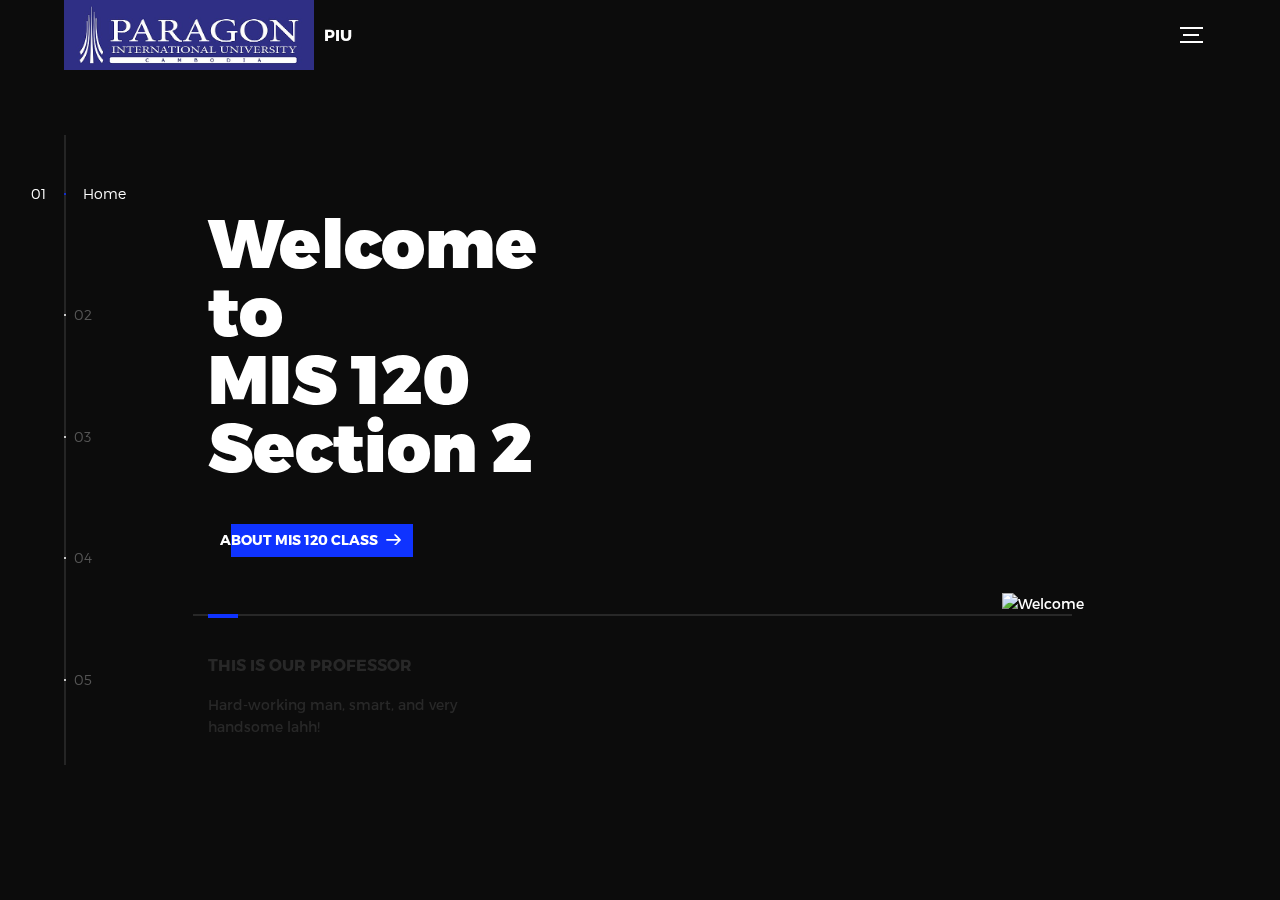
==== commit 36b83421: "Update index.html" ====
--- a/index.html
+++ b/index.html
@@ -56,20 +56,12 @@
                   </svg>
                   <span class="btn-background"></span>
                 </button>
-                <img src="assets/img/introduction-visual.png" alt="Welcome">
+                <img src="assets/img/1.jpg" alt="Welcome">
               </div>
               <div class="intro--options">
-                <a href="#0">
-                  <h3>Metiew &amp; Smith</h3>
-                  <p>Lorem ipsum dolor sit amet, consectetur adipisicing elit sed do.</p>
-                </a>
-                <a href="#0">
-                  <h3>Fantasy interactive</h3>
-                  <p>Lorem ipsum dolor sit amet, consectetur adipisicing elit sed do.</p>
-                </a>
-                <a href="#0">
-                  <h3>Paul &amp; shark</h3>
-                  <p>Lorem ipsum dolor sit amet, consectetur adipisicing elit sed do.</p>
+                <a href="https://z-p3-scontent.fpnh18-3.fna.fbcdn.net/v/t1.6435-9/92874904_1798267593641801_1867739912476819456_n.jpg?_nc_cat=103&ccb=1-3&_nc_sid=973b4a&_nc_ohc=dqgh2Kw6gDwAX-LZO9t&_nc_ht=z-p3-scontent.fpnh18-3.fna&oh=6ca77c65eee88da80382121597e20097&oe=609AE314">
+                  <h3>This is our professor</h3>
+                  <p>Hard-working man, smart, and very handsome lahh!</p>
                 </a>
               </div>
             </div>
@@ -80,30 +72,30 @@
               <div class="work--lockup">
                 <ul class="slider">
                   <li class="slider--item slider--item-left">
-                    <a href="#0">
+                    <a href="http://youcantparktheremate.epizy.com/Chanbora_Seng_quiz5.html">
                       <div class="slider--item-image">
                         <img src="assets/img/work-victory.jpg" alt="Victory">
                       </div>
                       <p class="slider--item-title">Quiz 3</p>
-                      <p class="slider--item-description">Lorem ipsum dolor sit amet, consectetur adipisicing elit sed do.</p>
+                      <p class="slider--item-description">Form baby</p>
                     </a>
                   </li>
                   <li class="slider--item slider--item-center">
-                    <a href="#0">
+                    <a href="http://whitechrisdyna.epizy.com/">
                       <div class="slider--item-image">
                         <img src="assets/img/work-metiew-smith.jpg" alt="Metiew and Smith">
                       </div>
                       <p class="slider--item-title">Quiz 1</p>
-                      <p class="slider--item-description">Lorem ipsum dolor sit amet, consectetur adipisicing elit sed do.</p>
+                      <p class="slider--item-description">Smile while you can!</p>
                     </a>
                   </li>
                   <li class="slider--item slider--item-right">
-                    <a href="#0">
+                    <a href="http://youcantparktheremate.epizy.com/?i=1">
                       <div class="slider--item-image">
                         <img src="assets/img/work-alex-nowak.jpg" alt="Alex Nowak">
                       </div>
                       <p class="slider--item-title">Quiz 2</p>
-                      <p class="slider--item-description">Lorem ipsum dolor sit amet, consectetur adipisicing elit sed do.</p>
+                      <p class="slider--item-description">"Fun!", they said.</p>
                     </a>
                   </li>
                 </ul>
@@ -130,8 +122,8 @@
           <li class="l-section section">
             <div class="about">
               <div class="about--banner">
-                <h2>We<br>believe in<br>passionate<br>people</h2>
-                <a href="#0">Career
+                <h2>Hi people,<br>My name is<br>Chanbora<br>Seng</h2>
+                <a href="https://external-content.duckduckgo.com/iu/?u=https%3A%2F%2Fyt3.ggpht.com%2Fa%2FAATXAJzzIhPejwffYbSNJ5dDcSEoSW7msMrVzdM7LelPsA%3Ds900-c-k-c0xffffffff-no-rj-mo&f=1&nofb=1">My alternative...
                   <span>
                     <svg version="1.1" id="Layer_1" xmlns="http://www.w3.org/2000/svg" xmlns:xlink="http://www.w3.org/1999/xlink" x="0px" y="0px" viewBox="0 0 150 118" style="enable-background:new 0 0 150 118;" xml:space="preserve">
                     <g transform="translate(0.000000,118.000000) scale(0.100000,-0.100000)">
@@ -140,17 +132,18 @@
                     </svg>
                   </span>
                 </a>
-                <img src="assets/img/about-visual.png" alt="About Us">
-              </div>
+                <img src="assets/img/Paragon_Selfie.jpg" alt="About Us">
+              </div>
+              <p>Below are things that I like ...</p>
               <div class="about--options">
-                <a href="#0">
-                  <h3>Winners</h3>
-                </a>
-                <a href="#0">
-                  <h3>Philosophy</h3>
-                </a>
-                <a href="#0">
-                  <h3>History</h3>
+                <a href="https://youtu.be/EseMHr6VEM0?t=132">
+                  <h3>Opera</h3>
+                </a>
+                <a href="https://youtu.be/uLOB6hj3M_Q">
+                  <h3>Philosophy: Stoicism</h3>
+                </a>
+                <a href="https://www.britannica.com/biography/Alan-Turing">
+                  <h3>Cryptography</h3>
                 </a>
               </div>
             </div>
@@ -285,4 +278,4 @@
 <script>window.jQuery || document.write('<script src="assets/js/vendor/jquery-2.2.4.min.js"><\/script>')</script>
 <script src="assets/js/functions-min.js"></script>
 </body>
-</html>+</html>
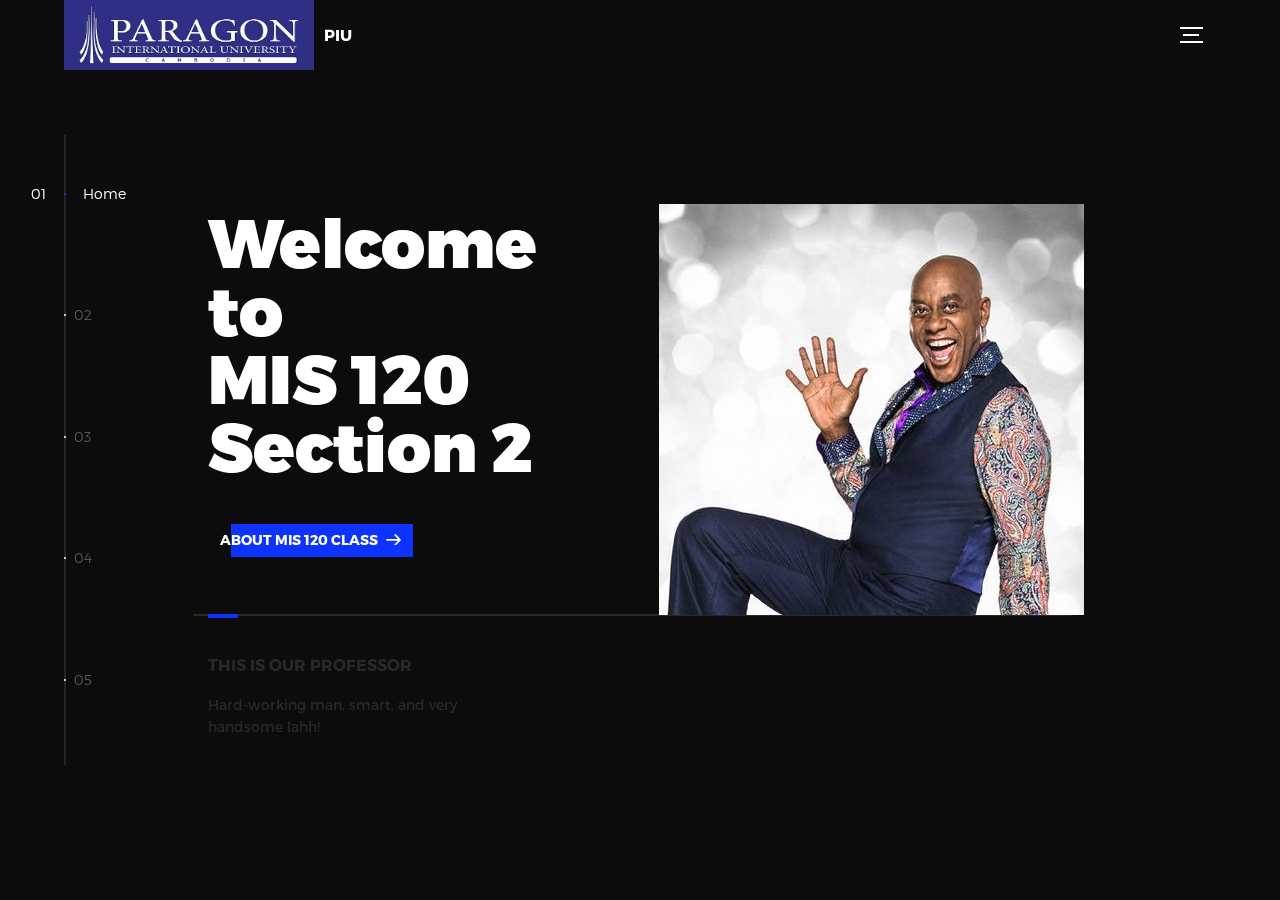
==== commit 5505a2b5: "Add files via upload" ====
--- a/index.html
+++ b/index.html
@@ -1,281 +1,281 @@
-<!DOCTYPE html>
-<html lang="en">
-<head>
-  <title>MIS 120</title>
-  <meta charset="utf-8">
-  <meta name="viewport" content="width=device-width, initial-scale=1">
-  <meta http-equiv="X-UA-Compatible" content="IE=edge">
-  <meta name="description" content="HTML5 website template">
-  <meta name="keywords" content="PIU, template, html, sass, jquery">
-  <link rel="stylesheet" type="text/css" href="assets/css/main.css">
-  <link rel="stylesheet" type="text/css" href="assets/css/music.css">
-</head>
-<body>
-<!-- notification for small viewports and landscape oriented smartphones -->
-<div class="device-notification">
-  <a class="device-notification--logo" href="#0">
-    <img src="assets/img/logo.jpg" class="logo" alt="PIU">
-    <p>Paragon International University</p>
-  </a>
-  <p class="device-notification--message">Look like you need to find a bigger screen mate! <pre>(っ °Д °;)っ</pre></p>
-</div>
-
-<div class="perspective effect-rotate-left">
-  <div class="container"><div class="outer-nav--return"></div>
-    <div id="viewport" class="l-viewport">
-      <div class="l-wrapper">
-        <header class="header">
-          <a class="header--logo" href="#0">
-            <img src="assets/img/logo.jpg" class="logo" alt="PIU">
-            <p>PIU</p>
-          </a>
-          <button class="header--cta cta">About MIS 120</button>
-          <div class="header--nav-toggle">
-            <span></span>
-          </div>
-        </header>
-        <nav class="l-side-nav">
-          <ul class="side-nav">
-            <li class="is-active"><span>Home</span></li>
-            <li><span>Quizzes</span></li>
-            <li><span>About Me</span></li>
-            <li><span>Music</span></li>
-            <li><span>About <br>MIS 120</span></li>
-          </ul>
-        </nav>
-        <ul class="l-main-content main-content">
-          <li class="l-section section section--is-active">
-            <div class="intro">
-              <div class="intro--banner">
-                <h1>Welcome<br>to<br>MIS 120<br>Section 2</h1>
-                <button class="cta">About MIS 120 Class
-                  <svg version="1.1" id="Layer_1" xmlns="http://www.w3.org/2000/svg" xmlns:xlink="http://www.w3.org/1999/xlink" x="0px" y="0px" viewBox="0 0 150 118" style="enable-background:new 0 0 150 118;" xml:space="preserve">
-                  <g transform="translate(0.000000,118.000000) scale(0.100000,-0.100000)">
-                    <path d="M870,1167c-34-17-55-57-46-90c3-15,81-100,194-211l187-185l-565-1c-431,0-571-3-590-13c-55-28-64-94-18-137c21-20,33-20,597-20h575l-192-193C800,103,794,94,849,39c20-20,39-29,61-29c28,0,63,30,298,262c147,144,272,271,279,282c30,51,23,60-219,304C947,1180,926,1196,870,1167z"/>
-                  </g>
-                  </svg>
-                  <span class="btn-background"></span>
-                </button>
-                <img src="assets/img/1.jpg" alt="Welcome">
-              </div>
-              <div class="intro--options">
-                <a href="https://z-p3-scontent.fpnh18-3.fna.fbcdn.net/v/t1.6435-9/92874904_1798267593641801_1867739912476819456_n.jpg?_nc_cat=103&ccb=1-3&_nc_sid=973b4a&_nc_ohc=dqgh2Kw6gDwAX-LZO9t&_nc_ht=z-p3-scontent.fpnh18-3.fna&oh=6ca77c65eee88da80382121597e20097&oe=609AE314">
-                  <h3>This is our professor</h3>
-                  <p>Hard-working man, smart, and very handsome lahh!</p>
-                </a>
-              </div>
-            </div>
-          </li>
-          <li class="l-section section">
-            <div class="work">
-              <h2>Selected Quiz</h2>
-              <div class="work--lockup">
-                <ul class="slider">
-                  <li class="slider--item slider--item-left">
-                    <a href="http://youcantparktheremate.epizy.com/Chanbora_Seng_quiz5.html">
-                      <div class="slider--item-image">
-                        <img src="assets/img/work-victory.jpg" alt="Victory">
-                      </div>
-                      <p class="slider--item-title">Quiz 3</p>
-                      <p class="slider--item-description">Form baby</p>
-                    </a>
-                  </li>
-                  <li class="slider--item slider--item-center">
-                    <a href="http://whitechrisdyna.epizy.com/">
-                      <div class="slider--item-image">
-                        <img src="assets/img/work-metiew-smith.jpg" alt="Metiew and Smith">
-                      </div>
-                      <p class="slider--item-title">Quiz 1</p>
-                      <p class="slider--item-description">Smile while you can!</p>
-                    </a>
-                  </li>
-                  <li class="slider--item slider--item-right">
-                    <a href="http://youcantparktheremate.epizy.com/?i=1">
-                      <div class="slider--item-image">
-                        <img src="assets/img/work-alex-nowak.jpg" alt="Alex Nowak">
-                      </div>
-                      <p class="slider--item-title">Quiz 2</p>
-                      <p class="slider--item-description">"Fun!", they said.</p>
-                    </a>
-                  </li>
-                </ul>
-                <div class="slider--prev">
-                  <svg version="1.1" id="Layer_1" xmlns="http://www.w3.org/2000/svg" xmlns:xlink="http://www.w3.org/1999/xlink" x="0px" y="0px"
-                  viewBox="0 0 150 118" style="enable-background:new 0 0 150 118;" xml:space="preserve">
-                  <g transform="translate(0.000000,118.000000) scale(0.100000,-0.100000)">
-                    <path d="M561,1169C525,1155,10,640,3,612c-3-13,1-36,8-52c8-15,134-145,281-289C527,41,562,10,590,10c22,0,41,9,61,29
-                    c55,55,49,64-163,278L296,510h575c564,0,576,0,597,20c46,43,37,109-18,137c-19,10-159,13-590,13l-565,1l182,180
-                    c101,99,187,188,193,199c16,30,12,57-12,84C631,1174,595,1183,561,1169z"/>
-                  </g>
-                  </svg>
-                </div>
-                <div class="slider--next">
-                  <svg version="1.1" id="Layer_1" xmlns="http://www.w3.org/2000/svg" xmlns:xlink="http://www.w3.org/1999/xlink" x="0px" y="0px" viewBox="0 0 150 118" style="enable-background:new 0 0 150 118;" xml:space="preserve">
-                  <g transform="translate(0.000000,118.000000) scale(0.100000,-0.100000)">
-                    <path d="M870,1167c-34-17-55-57-46-90c3-15,81-100,194-211l187-185l-565-1c-431,0-571-3-590-13c-55-28-64-94-18-137c21-20,33-20,597-20h575l-192-193C800,103,794,94,849,39c20-20,39-29,61-29c28,0,63,30,298,262c147,144,272,271,279,282c30,51,23,60-219,304C947,1180,926,1196,870,1167z"/>
-                  </g>
-                  </svg>
-                </div>
-              </div>
-            </div>
-          </li>
-          <li class="l-section section">
-            <div class="about">
-              <div class="about--banner">
-                <h2>Hi people,<br>My name is<br>Chanbora<br>Seng</h2>
-                <a href="https://external-content.duckduckgo.com/iu/?u=https%3A%2F%2Fyt3.ggpht.com%2Fa%2FAATXAJzzIhPejwffYbSNJ5dDcSEoSW7msMrVzdM7LelPsA%3Ds900-c-k-c0xffffffff-no-rj-mo&f=1&nofb=1">My alternative...
-                  <span>
-                    <svg version="1.1" id="Layer_1" xmlns="http://www.w3.org/2000/svg" xmlns:xlink="http://www.w3.org/1999/xlink" x="0px" y="0px" viewBox="0 0 150 118" style="enable-background:new 0 0 150 118;" xml:space="preserve">
-                    <g transform="translate(0.000000,118.000000) scale(0.100000,-0.100000)">
-                      <path d="M870,1167c-34-17-55-57-46-90c3-15,81-100,194-211l187-185l-565-1c-431,0-571-3-590-13c-55-28-64-94-18-137c21-20,33-20,597-20h575l-192-193C800,103,794,94,849,39c20-20,39-29,61-29c28,0,63,30,298,262c147,144,272,271,279,282c30,51,23,60-219,304C947,1180,926,1196,870,1167z"/>
-                    </g>
-                    </svg>
-                  </span>
-                </a>
-                <img src="assets/img/Paragon_Selfie.jpg" alt="About Us">
-              </div>
-              <p>Below are things that I like ...</p>
-              <div class="about--options">
-                <a href="https://youtu.be/EseMHr6VEM0?t=132">
-                  <h3>Opera</h3>
-                </a>
-                <a href="https://youtu.be/uLOB6hj3M_Q">
-                  <h3>Philosophy: Stoicism</h3>
-                </a>
-                <a href="https://www.britannica.com/biography/Alan-Turing">
-                  <h3>Cryptography</h3>
-                </a>
-              </div>
-            </div>
-          </li>
-          <li class="l-section section">
-            <div class="contact">
-              <div class="contact--lockup">
-                <div class="modal">
-                  <link rel="stylesheet" href="https://cdnjs.cloudflare.com/ajax/libs/font-awesome/5.10.2/css/all.min.css"/>
-
-                  <div class="bg-container">
-                      <img src="" alt="" id="background">
-                  </div>
-                  <div class="player-container">
-                      <!-- Song -->
-                      <div class="img-container">
-                          <img src="" alt="" id="cover" class="active">
-                      </div>
-                      <div name="playlist">
-                        <h4 id="title"></h2>
-                        <h5 id="artist"></h3>
-                      </div>
-                      <audio src=""></audio>
-                      <!-- Progress -->
-                      <div class="progress-container" id="progress-container">
-                          <div class="progress" id="progress"></div>
-                          <div class="duration-wrapper">
-                              <span id="current-time"></span>
-                              <span id="duration"></span>
-                          </div>
-                      </div>
-                      <!-- Controls -->
-                      <div class="player-controls">
-                          <i class="fas fa-backward" id="prev" title="Previous"></i>
-                          <i class="fas fa-play main-button" id="play" title="Play"></i>
-                          <i class="fas fa-forward" id="next" title="Next"></i>
-                      </div>
-                  </div>
-                </div>
-              </div>
-            </div>
-          </li>
-          <li class="l-section section">
-            <div class="hire">
-              <h2>MIS 120 is about ...</h2>
-              <!-- checkout formspree.io for easy form setup -->
-              <form class="work-request">
-                <div class="work-request--options">
-                  <span class="options-a">
-                    <input id="opt-1" type="checkbox" value="app design" checked>
-                    <label for="opt-1">
-                      <svg version="1.1" id="Layer_1" xmlns="http://www.w3.org/2000/svg" xmlns:xlink="http://www.w3.org/1999/xlink" x="0px" y="0px"
-                      viewBox="0 0 150 111" style="enable-background:new 0 0 150 111;" xml:space="preserve">
-                      <g transform="translate(0.000000,111.000000) scale(0.100000,-0.100000)">
-                        <path d="M950,705L555,310L360,505C253,612,160,700,155,700c-6,0-44-34-85-75l-75-75l278-278L550-5l475,475c261,261,475,480,475,485c0,13-132,145-145,145C1349,1100,1167,922,950,705z"/>
-                      </g>
-                      </svg>
-                      Fun
-                    </label>
-                    <input id="opt-2" type="checkbox" value="graphic design" checked>
-                    <label for="opt-2">
-                      <svg version="1.1" id="Layer_1" xmlns="http://www.w3.org/2000/svg" xmlns:xlink="http://www.w3.org/1999/xlink" x="0px" y="0px"
-                      viewBox="0 0 150 111" style="enable-background:new 0 0 150 111;" xml:space="preserve">
-                      <g transform="translate(0.000000,111.000000) scale(0.100000,-0.100000)">
-                        <path d="M950,705L555,310L360,505C253,612,160,700,155,700c-6,0-44-34-85-75l-75-75l278-278L550-5l475,475c261,261,475,480,475,485c0,13-132,145-145,145C1349,1100,1167,922,950,705z"/>
-                      </g>
-                      </svg>
-                      Creativity
-                    </label>
-                    <input id="opt-3" type="checkbox" value="motion design" checked>
-                    <label for="opt-3">
-                      <svg version="1.1" id="Layer_1" xmlns="http://www.w3.org/2000/svg" xmlns:xlink="http://www.w3.org/1999/xlink" x="0px" y="0px"
-                      viewBox="0 0 150 111" style="enable-background:new 0 0 150 111;" xml:space="preserve">
-                      <g transform="translate(0.000000,111.000000) scale(0.100000,-0.100000)">
-                        <path d="M950,705L555,310L360,505C253,612,160,700,155,700c-6,0-44-34-85-75l-75-75l278-278L550-5l475,475c261,261,475,480,475,485c0,13-132,145-145,145C1349,1100,1167,922,950,705z"/>
-                      </g>
-                      </svg>
-                      Flexiblility
-                    </label>
-                  </span>
-                  <span class="options-b">
-                    <input id="opt-4" type="checkbox" value="ux design" checked>
-                    <label for="opt-4">
-                      <svg version="1.1" id="Layer_1" xmlns="http://www.w3.org/2000/svg" xmlns:xlink="http://www.w3.org/1999/xlink" x="0px" y="0px"
-                      viewBox="0 0 150 111" style="enable-background:new 0 0 150 111;" xml:space="preserve">
-                      <g transform="translate(0.000000,111.000000) scale(0.100000,-0.100000)">
-                        <path d="M950,705L555,310L360,505C253,612,160,700,155,700c-6,0-44-34-85-75l-75-75l278-278L550-5l475,475c261,261,475,480,475,485c0,13-132,145-145,145C1349,1100,1167,922,950,705z"/>
-                      </g>
-                      </svg>
-                      Friendly
-                    </label>
-                    <input id="opt-5" type="checkbox" value="webdesign" checked>
-                    <label for="opt-5">
-                      <svg version="1.1" id="Layer_1" xmlns="http://www.w3.org/2000/svg" xmlns:xlink="http://www.w3.org/1999/xlink" x="0px" y="0px"
-                      viewBox="0 0 150 111" style="enable-background:new 0 0 150 111;" xml:space="preserve">
-                      <g transform="translate(0.000000,111.000000) scale(0.100000,-0.100000)">
-                        <path d="M950,705L555,310L360,505C253,612,160,700,155,700c-6,0-44-34-85-75l-75-75l278-278L550-5l475,475c261,261,475,480,475,485c0,13-132,145-145,145C1349,1100,1167,922,950,705z"/>
-                      </g>
-                      </svg>
-                      Exciting
-                    </label>
-                    <input id="opt-6" type="checkbox" value="marketing">
-                    <label for="opt-6">
-                      <svg version="1.1" id="Layer_1" xmlns="http://www.w3.org/2000/svg" xmlns:xlink="http://www.w3.org/1999/xlink" x="0px" y="0px"
-                      viewBox="0 0 150 111" style="enable-background:new 0 0 150 111;" xml:space="preserve">
-                      <g transform="translate(0.000000,111.000000) scale(0.100000,-0.100000)">
-                        <path d="M950,705L555,310L360,505C253,612,160,700,155,700c-6,0-44-34-85-75l-75-75l278-278L550-5l475,475c261,261,475,480,475,485c0,13-132,145-145,145C1349,1100,1167,922,950,705z"/>
-                      </g>
-                      </svg>
-                      Boring
-                    </label>
-                  </span>
-                </div>
-                </div>
-              </form>
-            </div>
-          </li>
-        </ul>
-      </div>
-    </div>
-  </div>
-  <ul class="outer-nav">
-    <li class="is-active">Home</li>
-    <li>Quizzes</li>
-    <li>About Me</li>
-    <li>Music</li>
-    <li>About MIS 120</li>
-  </ul>
-</div>
-<script src="assets/js/music.js"></script>
-<script src="https://ajax.googleapis.com/ajax/libs/jquery/2.2.4/jquery.min.js"></script>
-<script>window.jQuery || document.write('<script src="assets/js/vendor/jquery-2.2.4.min.js"><\/script>')</script>
-<script src="assets/js/functions-min.js"></script>
-</body>
-</html>
+<!DOCTYPE html>
+<html lang="en">
+<head>
+  <title>MIS 120</title>
+  <meta charset="utf-8">
+  <meta name="viewport" content="width=device-width, initial-scale=1">
+  <meta http-equiv="X-UA-Compatible" content="IE=edge">
+  <meta name="description" content="HTML5 website template">
+  <meta name="keywords" content="PIU, template, html, sass, jquery">
+  <link rel="stylesheet" type="text/css" href="assets/css/main.css">
+  <link rel="stylesheet" type="text/css" href="assets/css/music.css">
+</head>
+<body>
+<!-- notification for small viewports and landscape oriented smartphones -->
+<div class="device-notification">
+  <a class="device-notification--logo" href="#0">
+    <img src="assets/img/logo.jpg" class="logo" alt="PIU">
+    <p>Paragon International University</p>
+  </a>
+  <p class="device-notification--message">Look like you need to find a bigger screen mate! <pre>(っ °Д °;)っ</pre></p>
+</div>
+
+<div class="perspective effect-rotate-left">
+  <div class="container"><div class="outer-nav--return"></div>
+    <div id="viewport" class="l-viewport">
+      <div class="l-wrapper">
+        <header class="header">
+          <a class="header--logo" href="#0">
+            <img src="assets/img/logo.jpg" class="logo" alt="PIU">
+            <p>PIU</p>
+          </a>
+          <button class="header--cta cta">About MIS 120</button>
+          <div class="header--nav-toggle">
+            <span></span>
+          </div>
+        </header>
+        <nav class="l-side-nav">
+          <ul class="side-nav">
+            <li class="is-active"><span>Home</span></li>
+            <li><span>Quizzes</span></li>
+            <li><span>About Me</span></li>
+            <li><span>Music</span></li>
+            <li><span>About <br>MIS 120</span></li>
+          </ul>
+        </nav>
+        <ul class="l-main-content main-content">
+          <li class="l-section section section--is-active">
+            <div class="intro">
+              <div class="intro--banner">
+                <h1>Welcome<br>to<br>MIS 120<br>Section 2</h1>
+                <button class="cta">About MIS 120 Class
+                  <svg version="1.1" id="Layer_1" xmlns="http://www.w3.org/2000/svg" xmlns:xlink="http://www.w3.org/1999/xlink" x="0px" y="0px" viewBox="0 0 150 118" style="enable-background:new 0 0 150 118;" xml:space="preserve">
+                  <g transform="translate(0.000000,118.000000) scale(0.100000,-0.100000)">
+                    <path d="M870,1167c-34-17-55-57-46-90c3-15,81-100,194-211l187-185l-565-1c-431,0-571-3-590-13c-55-28-64-94-18-137c21-20,33-20,597-20h575l-192-193C800,103,794,94,849,39c20-20,39-29,61-29c28,0,63,30,298,262c147,144,272,271,279,282c30,51,23,60-219,304C947,1180,926,1196,870,1167z"/>
+                  </g>
+                  </svg>
+                  <span class="btn-background"></span>
+                </button>
+                <img src="assets/img/1.jpg" alt="Welcome">
+              </div>
+              <div class="intro--options">
+                <a href="https://z-p3-scontent.fpnh18-3.fna.fbcdn.net/v/t1.6435-9/92874904_1798267593641801_1867739912476819456_n.jpg?_nc_cat=103&ccb=1-3&_nc_sid=973b4a&_nc_ohc=dqgh2Kw6gDwAX-LZO9t&_nc_ht=z-p3-scontent.fpnh18-3.fna&oh=6ca77c65eee88da80382121597e20097&oe=609AE314">
+                  <h3>This is our professor</h3>
+                  <p>Hard-working man, smart, and very handsome lahh!</p>
+                </a>
+              </div>
+            </div>
+          </li>
+          <li class="l-section section">
+            <div class="work">
+              <h2>Selected Quiz</h2>
+              <div class="work--lockup">
+                <ul class="slider">
+                  <li class="slider--item slider--item-left">
+                    <a href="http://youcantparktheremate.epizy.com/Chanbora_Seng_quiz5.html">
+                      <div class="slider--item-image">
+                        <img src="assets/img/work-victory.jpg" alt="Victory">
+                      </div>
+                      <p class="slider--item-title">Quiz 3</p>
+                      <p class="slider--item-description">Form baby</p>
+                    </a>
+                  </li>
+                  <li class="slider--item slider--item-center">
+                    <a href="http://whitechrisdyna.epizy.com/">
+                      <div class="slider--item-image">
+                        <img src="assets/img/work-metiew-smith.jpg" alt="Metiew and Smith">
+                      </div>
+                      <p class="slider--item-title">Quiz 1</p>
+                      <p class="slider--item-description">Smile while you can!</p>
+                    </a>
+                  </li>
+                  <li class="slider--item slider--item-right">
+                    <a href="http://youcantparktheremate.epizy.com/?i=1">
+                      <div class="slider--item-image">
+                        <img src="assets/img/work-alex-nowak.jpg" alt="Alex Nowak">
+                      </div>
+                      <p class="slider--item-title">Quiz 2</p>
+                      <p class="slider--item-description">"Fun!", they said.</p>
+                    </a>
+                  </li>
+                </ul>
+                <div class="slider--prev">
+                  <svg version="1.1" id="Layer_1" xmlns="http://www.w3.org/2000/svg" xmlns:xlink="http://www.w3.org/1999/xlink" x="0px" y="0px"
+                  viewBox="0 0 150 118" style="enable-background:new 0 0 150 118;" xml:space="preserve">
+                  <g transform="translate(0.000000,118.000000) scale(0.100000,-0.100000)">
+                    <path d="M561,1169C525,1155,10,640,3,612c-3-13,1-36,8-52c8-15,134-145,281-289C527,41,562,10,590,10c22,0,41,9,61,29
+                    c55,55,49,64-163,278L296,510h575c564,0,576,0,597,20c46,43,37,109-18,137c-19,10-159,13-590,13l-565,1l182,180
+                    c101,99,187,188,193,199c16,30,12,57-12,84C631,1174,595,1183,561,1169z"/>
+                  </g>
+                  </svg>
+                </div>
+                <div class="slider--next">
+                  <svg version="1.1" id="Layer_1" xmlns="http://www.w3.org/2000/svg" xmlns:xlink="http://www.w3.org/1999/xlink" x="0px" y="0px" viewBox="0 0 150 118" style="enable-background:new 0 0 150 118;" xml:space="preserve">
+                  <g transform="translate(0.000000,118.000000) scale(0.100000,-0.100000)">
+                    <path d="M870,1167c-34-17-55-57-46-90c3-15,81-100,194-211l187-185l-565-1c-431,0-571-3-590-13c-55-28-64-94-18-137c21-20,33-20,597-20h575l-192-193C800,103,794,94,849,39c20-20,39-29,61-29c28,0,63,30,298,262c147,144,272,271,279,282c30,51,23,60-219,304C947,1180,926,1196,870,1167z"/>
+                  </g>
+                  </svg>
+                </div>
+              </div>
+            </div>
+          </li>
+          <li class="l-section section">
+            <div class="about">
+              <div class="about--banner">
+                <h2>Hi people,<br>My name is<br>Chanbora<br>Seng</h2>
+                <a href="https://external-content.duckduckgo.com/iu/?u=https%3A%2F%2Fyt3.ggpht.com%2Fa%2FAATXAJzzIhPejwffYbSNJ5dDcSEoSW7msMrVzdM7LelPsA%3Ds900-c-k-c0xffffffff-no-rj-mo&f=1&nofb=1">My alternative...
+                  <span>
+                    <svg version="1.1" id="Layer_1" xmlns="http://www.w3.org/2000/svg" xmlns:xlink="http://www.w3.org/1999/xlink" x="0px" y="0px" viewBox="0 0 150 118" style="enable-background:new 0 0 150 118;" xml:space="preserve">
+                    <g transform="translate(0.000000,118.000000) scale(0.100000,-0.100000)">
+                      <path d="M870,1167c-34-17-55-57-46-90c3-15,81-100,194-211l187-185l-565-1c-431,0-571-3-590-13c-55-28-64-94-18-137c21-20,33-20,597-20h575l-192-193C800,103,794,94,849,39c20-20,39-29,61-29c28,0,63,30,298,262c147,144,272,271,279,282c30,51,23,60-219,304C947,1180,926,1196,870,1167z"/>
+                    </g>
+                    </svg>
+                  </span>
+                </a>
+                <img src="assets/img/Paragon_Selfie.jpg" alt="About Us">
+              </div>
+              <p>Below are things that I like ...</p>
+              <div class="about--options">
+                <a href="https://youtu.be/EseMHr6VEM0?t=132">
+                  <h3>Opera</h3>
+                </a>
+                <a href="https://youtu.be/uLOB6hj3M_Q">
+                  <h3>Philosophy: Stoicism</h3>
+                </a>
+                <a href="https://www.britannica.com/biography/Alan-Turing">
+                  <h3>Cryptography</h3>
+                </a>
+              </div>
+            </div>
+          </li>
+          <li class="l-section section">
+            <div class="contact">
+              <div class="contact--lockup">
+                <div class="modal">
+                  <link rel="stylesheet" href="https://cdnjs.cloudflare.com/ajax/libs/font-awesome/5.10.2/css/all.min.css"/>
+
+                  <div class="bg-container">
+                      <img src="" alt="" id="background">
+                  </div>
+                  <div class="player-container">
+                      <!-- Song -->
+                      <div class="img-container">
+                          <img src="" alt="" id="cover" class="active">
+                      </div>
+                      <div name="playlist">
+                        <h4 id="title"></h2>
+                        <h5 id="artist"></h3>
+                      </div>
+                      <audio src=""></audio>
+                      <!-- Progress -->
+                      <div class="progress-container" id="progress-container">
+                          <div class="progress" id="progress"></div>
+                          <div class="duration-wrapper">
+                              <span id="current-time"></span>
+                              <span id="duration"></span>
+                          </div>
+                      </div>
+                      <!-- Controls -->
+                      <div class="player-controls">
+                          <i class="fas fa-backward" id="prev" title="Previous"></i>
+                          <i class="fas fa-play main-button" id="play" title="Play"></i>
+                          <i class="fas fa-forward" id="next" title="Next"></i>
+                      </div>
+                  </div>
+                </div>
+              </div>
+            </div>
+          </li>
+          <li class="l-section section">
+            <div class="hire">
+              <h2>MIS 120 is about ...</h2>
+              <!-- checkout formspree.io for easy form setup -->
+              <form class="work-request">
+                <div class="work-request--options">
+                  <span class="options-a">
+                    <input id="opt-1" type="checkbox" value="app design" checked>
+                    <label for="opt-1">
+                      <svg version="1.1" id="Layer_1" xmlns="http://www.w3.org/2000/svg" xmlns:xlink="http://www.w3.org/1999/xlink" x="0px" y="0px"
+                      viewBox="0 0 150 111" style="enable-background:new 0 0 150 111;" xml:space="preserve">
+                      <g transform="translate(0.000000,111.000000) scale(0.100000,-0.100000)">
+                        <path d="M950,705L555,310L360,505C253,612,160,700,155,700c-6,0-44-34-85-75l-75-75l278-278L550-5l475,475c261,261,475,480,475,485c0,13-132,145-145,145C1349,1100,1167,922,950,705z"/>
+                      </g>
+                      </svg>
+                      Fun
+                    </label>
+                    <input id="opt-2" type="checkbox" value="graphic design" checked>
+                    <label for="opt-2">
+                      <svg version="1.1" id="Layer_1" xmlns="http://www.w3.org/2000/svg" xmlns:xlink="http://www.w3.org/1999/xlink" x="0px" y="0px"
+                      viewBox="0 0 150 111" style="enable-background:new 0 0 150 111;" xml:space="preserve">
+                      <g transform="translate(0.000000,111.000000) scale(0.100000,-0.100000)">
+                        <path d="M950,705L555,310L360,505C253,612,160,700,155,700c-6,0-44-34-85-75l-75-75l278-278L550-5l475,475c261,261,475,480,475,485c0,13-132,145-145,145C1349,1100,1167,922,950,705z"/>
+                      </g>
+                      </svg>
+                      Creativity
+                    </label>
+                    <input id="opt-3" type="checkbox" value="motion design" checked>
+                    <label for="opt-3">
+                      <svg version="1.1" id="Layer_1" xmlns="http://www.w3.org/2000/svg" xmlns:xlink="http://www.w3.org/1999/xlink" x="0px" y="0px"
+                      viewBox="0 0 150 111" style="enable-background:new 0 0 150 111;" xml:space="preserve">
+                      <g transform="translate(0.000000,111.000000) scale(0.100000,-0.100000)">
+                        <path d="M950,705L555,310L360,505C253,612,160,700,155,700c-6,0-44-34-85-75l-75-75l278-278L550-5l475,475c261,261,475,480,475,485c0,13-132,145-145,145C1349,1100,1167,922,950,705z"/>
+                      </g>
+                      </svg>
+                      Flexiblility
+                    </label>
+                  </span>
+                  <span class="options-b">
+                    <input id="opt-4" type="checkbox" value="ux design" checked>
+                    <label for="opt-4">
+                      <svg version="1.1" id="Layer_1" xmlns="http://www.w3.org/2000/svg" xmlns:xlink="http://www.w3.org/1999/xlink" x="0px" y="0px"
+                      viewBox="0 0 150 111" style="enable-background:new 0 0 150 111;" xml:space="preserve">
+                      <g transform="translate(0.000000,111.000000) scale(0.100000,-0.100000)">
+                        <path d="M950,705L555,310L360,505C253,612,160,700,155,700c-6,0-44-34-85-75l-75-75l278-278L550-5l475,475c261,261,475,480,475,485c0,13-132,145-145,145C1349,1100,1167,922,950,705z"/>
+                      </g>
+                      </svg>
+                      Friendly
+                    </label>
+                    <input id="opt-5" type="checkbox" value="webdesign" checked>
+                    <label for="opt-5">
+                      <svg version="1.1" id="Layer_1" xmlns="http://www.w3.org/2000/svg" xmlns:xlink="http://www.w3.org/1999/xlink" x="0px" y="0px"
+                      viewBox="0 0 150 111" style="enable-background:new 0 0 150 111;" xml:space="preserve">
+                      <g transform="translate(0.000000,111.000000) scale(0.100000,-0.100000)">
+                        <path d="M950,705L555,310L360,505C253,612,160,700,155,700c-6,0-44-34-85-75l-75-75l278-278L550-5l475,475c261,261,475,480,475,485c0,13-132,145-145,145C1349,1100,1167,922,950,705z"/>
+                      </g>
+                      </svg>
+                      Exciting
+                    </label>
+                    <input id="opt-6" type="checkbox" value="marketing">
+                    <label for="opt-6">
+                      <svg version="1.1" id="Layer_1" xmlns="http://www.w3.org/2000/svg" xmlns:xlink="http://www.w3.org/1999/xlink" x="0px" y="0px"
+                      viewBox="0 0 150 111" style="enable-background:new 0 0 150 111;" xml:space="preserve">
+                      <g transform="translate(0.000000,111.000000) scale(0.100000,-0.100000)">
+                        <path d="M950,705L555,310L360,505C253,612,160,700,155,700c-6,0-44-34-85-75l-75-75l278-278L550-5l475,475c261,261,475,480,475,485c0,13-132,145-145,145C1349,1100,1167,922,950,705z"/>
+                      </g>
+                      </svg>
+                      Boring
+                    </label>
+                  </span>
+                </div>
+                </div>
+              </form>
+            </div>
+          </li>
+        </ul>
+      </div>
+    </div>
+  </div>
+  <ul class="outer-nav">
+    <li class="is-active">Home</li>
+    <li>Quizzes</li>
+    <li>About Me</li>
+    <li>Music</li>
+    <li>About MIS 120</li>
+  </ul>
+</div>
+<script src="assets/js/music.js"></script>
+<script src="https://ajax.googleapis.com/ajax/libs/jquery/2.2.4/jquery.min.js"></script>
+<script>window.jQuery || document.write('<script src="assets/js/vendor/jquery-2.2.4.min.js"><\/script>')</script>
+<script src="assets/js/functions-min.js"></script>
+</body>
+</html>
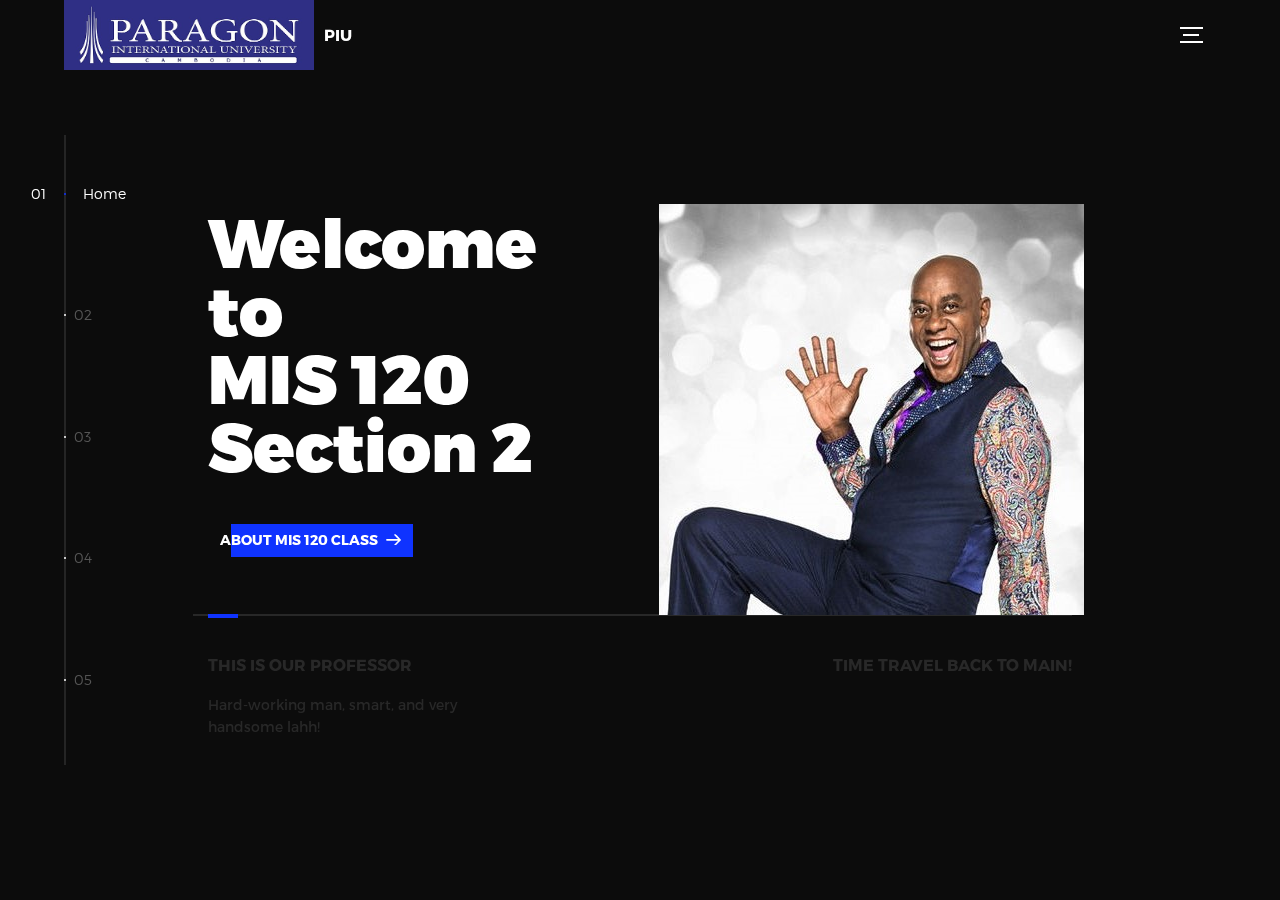
==== commit 33d04068: "Update index.html" ====
--- a/index.html
+++ b/index.html
@@ -63,6 +63,10 @@
                   <h3>This is our professor</h3>
                   <p>Hard-working man, smart, and very handsome lahh!</p>
                 </a>
+                <br>
+                <a href="http://mis120.epizy.com">
+                  <h3>Time Travel Back to Main!</h3>
+                </a>
               </div>
             </div>
           </li>
@@ -123,7 +127,7 @@
             <div class="about">
               <div class="about--banner">
                 <h2>Hi people,<br>My name is<br>Chanbora<br>Seng</h2>
-                <a href="https://external-content.duckduckgo.com/iu/?u=https%3A%2F%2Fyt3.ggpht.com%2Fa%2FAATXAJzzIhPejwffYbSNJ5dDcSEoSW7msMrVzdM7LelPsA%3Ds900-c-k-c0xffffffff-no-rj-mo&f=1&nofb=1">My alternative...
+                <a href="K!sbag Design Studio HTML/home.html">My other webpage...
                   <span>
                     <svg version="1.1" id="Layer_1" xmlns="http://www.w3.org/2000/svg" xmlns:xlink="http://www.w3.org/1999/xlink" x="0px" y="0px" viewBox="0 0 150 118" style="enable-background:new 0 0 150 118;" xml:space="preserve">
                     <g transform="translate(0.000000,118.000000) scale(0.100000,-0.100000)">
--- a/assets/css/main.css
+++ b/assets/css/main.css
@@ -1 +1 @@
-@font-face{font-family:'Montserrat';src:url("fonts/Montserrat-Black.eot");src:local("☺"),url("fonts/Montserrat-Black.woff") format("woff"),url("fonts/Montserrat-Black.ttf") format("truetype"),url("fonts/Montserrat-Black.svg") format("svg");font-weight:900;font-style:normal}@font-face{font-family:'Montserrat';src:url("fonts/Montserrat-Bold.eot");src:local("☺"),url("fonts/Montserrat-Bold.woff") format("woff"),url("fonts/Montserrat-Bold.ttf") format("truetype"),url("fonts/Montserrat-Bold.svg") format("svg");font-weight:700;font-style:normal}@font-face{font-family:'Montserrat';src:url("fonts/Montserrat-Regular.eot");src:local("☺"),url("fonts/Montserrat-Regular.woff") format("woff"),url("fonts/Montserrat-Regular.ttf") format("truetype"),url("fonts/Montserrat-Regular.svg") format("svg");font-weight:400;font-style:normal}@font-face{font-family:'Montserrat';src:url("fonts/Montserrat-Light.eot");src:local("☺"),url("fonts/Montserrat-Light.woff") format("woff"),url("fonts/Montserrat-Light.ttf") format("truetype"),url("fonts/Montserrat-Light.svg") format("svg");font-weight:300;font-style:normal}/*! normalize.css v3.0.2 | MIT License | git.io/normalize */html{font-family:sans-serif;-ms-text-size-adjust:100%;-webkit-text-size-adjust:100%}body{margin:0}article,aside,details,figcaption,figure,footer,header,hgroup,main,menu,nav,section,summary{display:block}audio,canvas,progress,video{display:inline-block;vertical-align:baseline}audio:not([controls]){display:none;height:0}[hidden],template{display:none}a{background-color:transparent}a:active,a:hover{outline:0}abbr[title]{border-bottom:1px dotted}b,strong{font-weight:bold}dfn{font-style:italic}h1{font-size:2em;margin:0.67em 0}mark{background:#ff0;color:#000}small{font-size:80%}sub,sup{font-size:75%;line-height:0;position:relative;vertical-align:baseline}sup{top:-0.5em}sub{bottom:-0.25em}img{border:0}svg:not(:root){overflow:hidden}figure{margin:1em 40px}hr{box-sizing:content-box;height:0}pre{overflow:auto}code,kbd,pre,samp{font-family:monospace, monospace;font-size:1em}button,input,optgroup,select,textarea{color:inherit;font:inherit;margin:0}button{overflow:visible}button,select{text-transform:none}button,html input[type="button"],input[type="reset"],input[type="submit"]{-webkit-appearance:button;cursor:pointer}button[disabled],html input[disabled]{cursor:default}button::-moz-focus-inner,input::-moz-focus-inner{border:0;padding:0}input{line-height:normal}input[type="checkbox"],input[type="radio"]{box-sizing:border-box;padding:0}input[type="number"]::-webkit-inner-spin-button,input[type="number"]::-webkit-outer-spin-button{height:auto}input[type="search"]{-webkit-appearance:textfield;box-sizing:content-box}input[type="search"]::-webkit-search-cancel-button,input[type="search"]::-webkit-search-decoration{-webkit-appearance:none}fieldset{border:1px solid #c0c0c0;margin:0 2px;padding:0.35em 0.625em 0.75em}legend{border:0;padding:0}textarea{overflow:auto}optgroup{font-weight:bold}table{border-collapse:collapse;border-spacing:0}td,th{padding:0}::-moz-selection{background:#FFF498}::selection{background:#FFF498}::-moz-selection{background:#FFF498}img::-moz-selection{background:transparent}img::selection{background:transparent}img::-moz-selection{background:transparent}body{-webkit-tap-highlight-color:#FFF498}body{background-color:#0c0c0c;font-size:14px;line-height:1.6;font-family:"Montserrat",sans-serif;color:#fff;-webkit-font-smoothing:antialiased;-webkit-text-size-adjust:100%}.l-viewport{position:relative;width:100%;height:100vh;box-shadow:0 0 45px 5px rgba(0,0,0,0.85);overflow:hidden}.l-wrapper{position:relative;width:1440px;max-width:90%;height:100%;margin:0 auto}.l-side-nav{position:absolute;left:0;display:-webkit-box;display:-webkit-flex;display:-ms-flexbox;display:flex;height:100%;-webkit-box-align:center;-webkit-align-items:center;-ms-flex-align:center;align-items:center}.l-side-nav::before{content:"";position:absolute;top:50%;left:0;-webkit-transform:translateY(-50%);transform:translateY(-50%);width:2px;height:70%;max-height:750px;background-color:#555;opacity:.35;z-index:10}@media (max-width: 1180px){.l-side-nav{display:none}}.l-main-content{position:relative;width:100%;height:100%;margin:0;padding:0;list-style:none}.l-section{position:absolute;width:100%;height:100%}.device-notification{display:none;position:fixed;top:0;left:0;width:100%;height:100%;-webkit-box-orient:vertical;-webkit-box-direction:normal;-webkit-flex-direction:column;-ms-flex-direction:column;flex-direction:column;-webkit-box-align:center;-webkit-align-items:center;-ms-flex-align:center;-ms-grid-row-align:center;align-items:center;-webkit-box-pack:center;-webkit-justify-content:center;-ms-flex-pack:center;justify-content:center;background-color:#0c0c0c;z-index:12}.device-notification--logo{display:-webkit-box;display:-webkit-flex;display:-ms-flexbox;display:flex;-webkit-box-align:center;-webkit-align-items:center;-ms-flex-align:center;align-items:center;text-decoration:none;color:#fff}.device-notification--logo p{margin:0 0 0 10px;font-size:16px;font-weight:700;text-transform:uppercase}.device-notification--message{width:70%;margin:30px 0 0 0;font-weight:700;text-align:center}@media (max-width: 767px) and (min-width: 601px) and (max-height: 680px){.device-notification{display:-webkit-box;display:-webkit-flex;display:-ms-flexbox;display:flex}}@media (max-width: 600px) and (min-width: 480px) and (max-height: 580px){.device-notification{display:-webkit-box;display:-webkit-flex;display:-ms-flexbox;display:flex}}@media (max-width: 736px) and (min-width: 360px) and (orientation: landscape){.device-notification{display:-webkit-box;display:-webkit-flex;display:-ms-flexbox;display:flex}}@media(max-width: 359px){.device-notification{display:-webkit-box;display:-webkit-flex;display:-ms-flexbox;display:flex}}.section{opacity:0;visibility:hidden;-webkit-transition:opacity .4s ease-in-out,visibility 0s .4s;transition:opacity .4s ease-in-out,visibility 0s .4s}.section--is-active{opacity:1;visibility:visible;z-index:1;-webkit-transition:opacity .4s ease-in-out .4s;transition:opacity .4s ease-in-out .4s}.section--next{-webkit-transform:translateY(-45px);transform:translateY(-45px);-webkit-transition:-webkit-transform .4s ease-in-out;transition:-webkit-transform .4s ease-in-out;transition:transform .4s ease-in-out;transition:transform .4s ease-in-out, -webkit-transform .4s ease-in-out}.section--prev{-webkit-transform:translateY(45px);transform:translateY(45px);-webkit-transition:-webkit-transform .4s ease-in-out;transition:-webkit-transform .4s ease-in-out;transition:transform .4s ease-in-out;transition:transform .4s ease-in-out, -webkit-transform .4s ease-in-out}.header{position:absolute;top:0;left:0;display:-webkit-box;display:-webkit-flex;display:-ms-flexbox;display:flex;width:100%;height:70px;-webkit-box-align:center;-webkit-align-items:center;-ms-flex-align:center;align-items:center;-webkit-box-pack:justify;-webkit-justify-content:space-between;-ms-flex-pack:justify;justify-content:space-between;z-index:10}.header--logo{display:-webkit-box;display:-webkit-flex;display:-ms-flexbox;display:flex;-webkit-box-align:center;-webkit-align-items:center;-ms-flex-align:center;align-items:center;text-decoration:none;color:#fff}.header--logo p{margin:0 0 0 10px;font-size:16px;font-weight:700;text-transform:uppercase}.header--nav-toggle{display:-webkit-box;display:-webkit-flex;display:-ms-flexbox;display:flex;width:50px;height:50px;-webkit-box-orient:vertical;-webkit-box-direction:normal;-webkit-flex-direction:column;-ms-flex-direction:column;flex-direction:column;-webkit-box-align:center;-webkit-align-items:center;-ms-flex-align:center;align-items:center;-webkit-box-pack:center;-webkit-justify-content:center;-ms-flex-pack:center;justify-content:center;cursor:pointer}.header--nav-toggle span,.header--nav-toggle::before,.header--nav-toggle::after{content:"";position:relative;width:16px;height:2px;background-color:#fff}.header--nav-toggle::before{bottom:5px;width:23px}.header--nav-toggle::after{top:5px;width:23px}.header--cta{position:absolute;top:50%;left:50%;-webkit-transform:translate(-50%, -50%);transform:translate(-50%, -50%);padding:0 20px;line-height:30px;text-decoration:none;color:#fff;font-weight:700;text-transform:uppercase;background-color:#0f33ff;border:none;opacity:0;visibility:hidden;-webkit-transition:opacity .4s ease-in-out,visibility 0s .4s;transition:opacity .4s ease-in-out,visibility 0s .4s}.header--cta:focus{outline:none}.header--cta.is-active{opacity:1;visibility:visible;-webkit-transition:opacity .4s ease-in-out .4s;transition:opacity .4s ease-in-out .4s}@media (max-width: 767px){.header--cta{display:none}}.side-nav{position:relative;display:-webkit-box;display:-webkit-flex;display:-ms-flexbox;display:flex;width:100px;height:70%;max-height:750px;-webkit-box-orient:vertical;-webkit-box-direction:normal;-webkit-flex-direction:column;-ms-flex-direction:column;flex-direction:column;-webkit-justify-content:space-around;-ms-flex-pack:distribute;justify-content:space-around;margin:0;padding:0;list-style-position:inside;z-index:10}.side-nav>li{position:relative;top:-5px;color:#fff;font-size:6px;cursor:pointer}.side-nav>li span{position:relative;top:3px;left:10px;color:#fff;font-size:14px;font-weight:300;opacity:0;visibility:hidden}.side-nav>li::before{position:absolute;top:3px;left:10px;color:#555;font-size:14px;font-weight:300}.side-nav li:nth-child(1)::before{content:"01"}.side-nav li:nth-child(2)::before{content:"02"}.side-nav li:nth-child(3)::before{content:"03"}.side-nav li:nth-child(4)::before{content:"04"}.side-nav li:nth-child(5)::before{content:"05"}.side-nav li.is-active{color:#0f33ff;-webkit-transition:color .4s ease-in-out;transition:color .4s ease-in-out}.side-nav li.is-active span{opacity:1;visibility:visible;-webkit-transition:opacity .4s ease-in-out;transition:opacity .4s ease-in-out}.side-nav li.is-active::before{left:-33px;color:#fff}.intro{position:relative;display:-webkit-box;display:-webkit-flex;display:-ms-flexbox;display:flex;width:900px;max-width:75%;height:100%;-webkit-box-orient:vertical;-webkit-box-direction:normal;-webkit-flex-direction:column;-ms-flex-direction:column;flex-direction:column;-webkit-box-pack:center;-webkit-justify-content:center;-ms-flex-pack:center;justify-content:center;margin:0 auto}@media (max-width: 1180px){.intro{max-width:100%}}.intro--banner{position:relative;height:475px}.intro--banner::before{content:"";position:absolute;bottom:20px;left:-15px;right:0;height:2px;background-color:#282828}.intro--banner::after{content:"";position:absolute;bottom:18px;left:0;width:30px;height:4px;background-color:#0f33ff}.intro--banner h1{position:relative;font-size:68px;font-weight:900;line-height:1;z-index:1}.intro--banner button{position:relative;padding:5px 17px 5px 12px;font-weight:700;text-transform:uppercase;background-color:transparent;border:none}.intro--banner button .btn-background{position:absolute;top:0;left:23px;right:0;height:100%;background-color:#0f33ff;z-index:-1;-webkit-transition:left .2s ease-in-out;transition:left .2s ease-in-out}.intro--banner button:hover .btn-background{left:0}.intro--banner button:focus{outline:none}.intro--banner button svg{position:relative;left:5px;width:15px;fill:#fff}.intro--banner img{position:absolute;bottom:21px;right:-12px}.intro--options{display:-webkit-box;display:-webkit-flex;display:-ms-flexbox;display:flex;-webkit-box-pack:justify;-webkit-justify-content:space-between;-ms-flex-pack:justify;justify-content:space-between;margin:0;padding:0;list-style:none}.intro--options>a{max-width:250px;text-decoration:none;color:#282828;-webkit-transition:color .2s ease-in-out;transition:color .2s ease-in-out}.intro--options>a:hover{color:#fff}.intro--options h3{font-size:16px;text-transform:uppercase}.intro--options p{margin-bottom:0}@media (max-width: 900px){.intro--banner{height:380px}.intro--banner h1{font-size:55px}.intro--banner img{width:430px}.intro--options>a{margin-right:30px}.intro--options>a:last-child{margin-right:0}}@media (max-width: 767px){.intro--banner{height:305px}.intro--banner h1{font-size:44px}.intro--banner img{width:330px}.intro--options{display:block}.intro--options>a{display:block;max-width:100%;margin:0 0 30px 0}.intro--options>a:last-child{margin-bottom:0}}@media (max-width: 600px){.intro--banner{height:360px}.intro--banner h1{font-size:55px}.intro--banner img{display:none}}@media (max-width: 600px) and (max-height: 750px){.intro--banner{height:auto}.intro--banner::before,.intro--banner::after{display:none}.intro--banner h1{margin-top:0}.intro--options{display:none}}.work{position:relative;display:-webkit-box;display:-webkit-flex;display:-ms-flexbox;display:flex;width:960px;max-width:80%;height:100%;-webkit-box-orient:vertical;-webkit-box-direction:normal;-webkit-flex-direction:column;-ms-flex-direction:column;flex-direction:column;-webkit-box-pack:center;-webkit-justify-content:center;-ms-flex-pack:center;justify-content:center;margin:0 auto}@media (max-width: 1180px){.work{max-width:100%}}.work h2{margin:0 0 20px 0;font-size:30px;text-align:center}.work--lockup{position:relative}.work--lockup .slider{position:relative;display:-webkit-box;display:-webkit-flex;display:-ms-flexbox;display:flex;width:80%;margin:0 auto;padding:0;list-style:none}.work--lockup .slider--item{position:absolute;display:none;text-align:center}.work--lockup .slider--item a{text-decoration:none;color:#858585}.work--lockup .slider--item-title{margin-top:10px;font-size:12px;font-weight:700;text-transform:uppercase}.work--lockup .slider--item-description{display:none;max-width:250px;margin:0 auto}.work--lockup .slider--item-image{width:150px;height:150px;margin:0 auto;border-radius:50%;overflow:hidden}.work--lockup .slider--item-image img{width:100%}.work--lockup .slider--item-left{top:50%;left:0;-webkit-transform:translateY(-50%);transform:translateY(-50%);display:block}.work--lockup .slider--item-right{top:50%;right:0;-webkit-transform:translateY(-50%);transform:translateY(-50%);display:block}.work--lockup .slider--item-center{position:relative;top:30px;left:50%;-webkit-transform:translateX(-50%);transform:translateX(-50%);display:block}.work--lockup .slider--item-center a{color:#fff}.work--lockup .slider--item-center .slider--item-title{margin-top:25px;font-size:16px}.work--lockup .slider--item-center .slider--item-description{display:block}.work--lockup .slider--item-center .slider--item-image{width:300px;height:300px}.work--lockup .slider--next,.work--lockup .slider--prev{position:absolute;top:160px;display:-webkit-box;display:-webkit-flex;display:-ms-flexbox;display:flex;width:50px;height:50px;-webkit-box-align:center;-webkit-align-items:center;-ms-flex-align:center;align-items:center;-webkit-box-pack:center;-webkit-justify-content:center;-ms-flex-pack:center;justify-content:center;background-color:#282828;border-radius:50%;cursor:pointer}.work--lockup .slider--next svg,.work--lockup .slider--prev svg{width:20px;fill:#fff}.work--lockup .slider--next{right:0}.work--lockup .slider--prev{left:0}@media (max-width: 900px){.work--lockup .slider--item-image{width:120px;height:120px}.work--lockup .slider--item-center .slider--item-image{width:240px;height:240px}.work--lockup .slider--next,.work--lockup .slider--prev{top:130px}}@media (max-width: 767px){.work--lockup .slider{width:75%}.work--lockup .slider--item-image{width:90px;height:90px}.work--lockup .slider--item-center .slider--item-image{width:190px;height:190px}.work--lockup .slider--next,.work--lockup .slider--prev{top:105px}}@media (max-width: 600px){.work--lockup .slider{width:auto}.work--lockup .slider--item-left,.work--lockup .slider--item-right{display:none}}.about{position:relative;display:-webkit-box;display:-webkit-flex;display:-ms-flexbox;display:flex;width:900px;max-width:75%;height:100%;-webkit-box-orient:vertical;-webkit-box-direction:normal;-webkit-flex-direction:column;-ms-flex-direction:column;flex-direction:column;-webkit-box-pack:center;-webkit-justify-content:center;-ms-flex-pack:center;justify-content:center;margin:0 auto}@media (max-width: 1180px){.about{max-width:100%}}.about--banner{position:relative;height:475px}.about--banner::before{content:"";position:absolute;top:20px;left:200px;-webkit-transform:rotate(-25deg);transform:rotate(-25deg);border:5px solid #0f33ff;border-right-color:transparent;border-bottom-color:transparent}.about--banner::after{content:"";position:absolute;top:75px;left:400px;-webkit-transform:rotate(45deg);transform:rotate(45deg);width:10px;height:10px;background-color:#0f33ff}.about--banner h2{position:relative;margin-top:35px;font-size:68px;font-weight:900;line-height:1;z-index:1}.about--banner h2::before{content:"";position:absolute;top:60px;left:268px;width:30px;height:30px;background-color:#0f33ff;border-radius:50%}.about--banner h2::after{content:"";position:absolute;top:255px;left:255px;width:10px;height:10px;background-color:#0f33ff}.about--banner a{padding:5px 17px 5px 0;text-decoration:none;color:#fff;font-weight:700;text-transform:uppercase;background-color:transparent}.about--banner a:hover svg{left:10px}.about--banner a svg{position:relative;left:5px;width:15px;fill:#fff;-webkit-transition:left .2s ease-in-out;transition:left .2s ease-in-out}.about--banner img{position:absolute;bottom:-90px;right:-12px}.about--options{display:-webkit-box;display:-webkit-flex;display:-ms-flexbox;display:flex;max-width:600px;-webkit-box-pack:justify;-webkit-justify-content:space-between;-ms-flex-pack:justify;justify-content:space-between;margin:0;padding:0;list-style:none}.about--options>a{position:relative;width:150px;height:75px;text-decoration:none;color:#fff;border:10px solid #0f33ff;background-position:center;background-size:cover;background-repeat:no-repeat}.about--options>a:nth-child(1){background-image:url("../img/about-winners.jpg")}.about--options>a:nth-child(2){background-image:url("../img/about-philosophy.jpg")}.about--options>a:nth-child(3){background-image:url("../img/about-history.jpg")}.about--options>a:hover h3{bottom:-50px}.about--options h3{position:absolute;bottom:-38px;left:10px;font-size:16px;text-transform:uppercase;-webkit-transition:bottom .2s ease-in-out,left .2s ease-in-out;transition:bottom .2s ease-in-out,left .2s ease-in-out}@media (max-width: 767px){.about--banner{height:305px}.about--banner::before{top:0;left:125px}.about--banner::after{top:35px;left:260px}.about--banner h2{margin-top:10px;font-size:44px}.about--banner h2::before{top:28px;left:168px}.about--banner h2::after{top:163px;left:163px}.about--banner img{width:315px}}@media (max-width: 600px){.about--banner{height:auto}.about--banner::before{left:155px}.about--banner::after{left:310px}.about--banner h2{margin-top:0;font-size:55px}.about--banner h2::before{top:43px;left:214px}.about--banner h2::after{top:205px;left:205px}.about--banner img{display:none}.about--options{display:none}}.contact{position:fixed;top:0;left:0;width:100%;height:100%;background-image:url("../img/contact-visual.png");background-position:center;background-size:cover;background-repeat:no-repeat}.contact--lockup{position:relative;display:-webkit-box;display:-webkit-flex;display:-ms-flexbox;display:flex;width:900px;max-width:75%;height:100%;-webkit-box-align:center;-webkit-align-items:center;-ms-flex-align:center;align-items:center;-webkit-box-pack:end;-webkit-justify-content:flex-end;-ms-flex-pack:end;justify-content:flex-end;margin:0 auto}@media (max-width: 1180px){.contact--lockup{max-width:90%}}@media (max-width: 767px){.contact--lockup{-webkit-box-pack:center;-webkit-justify-content:center;-ms-flex-pack:center;justify-content:center}}.contact--lockup .modal{padding:45px 45px;text-align:center;}.contact--lockup .modal--information p,.contact--lockup .modal--information a{display:block;margin:14px 0;text-decoration:none;font-weight:700}.contact--lockup .modal--information p{margin-top:0}.contact--lockup .modal--options{margin:0;padding:0;list-style:none}.contact--lockup .modal--options>li{width:130px;margin:0 auto 25px auto}.contact--lockup .modal--options li:nth-child(1){background-color:#1769ff}.contact--lockup .modal--options li:nth-child(2){background-color:#ea4c89}.contact--lockup .modal--options li:nth-child(3){margin-bottom:0;background-color:#0f33ff;text-transform:uppercase}.contact--lockup .modal--options a{display:block;width:100%;padding:8px 0;text-decoration:none;font-weight:700}.hire{position:relative;display:-webkit-box;display:-webkit-flex;display:-ms-flexbox;display:flex;width:700px;max-width:75%;height:100%;-webkit-box-orient:vertical;-webkit-box-direction:normal;-webkit-flex-direction:column;-ms-flex-direction:column;flex-direction:column;-webkit-box-pack:center;-webkit-justify-content:center;-ms-flex-pack:center;justify-content:center;margin:0 auto}@media (max-width: 1180px){.hire{max-width:100%}}.hire h2{margin:0 0 20px 0;font-size:30px;text-align:center}.work-request{display:-webkit-box;display:-webkit-flex;display:-ms-flexbox;display:flex;width:100%;-webkit-box-orient:vertical;-webkit-box-direction:normal;-webkit-flex-direction:column;-ms-flex-direction:column;flex-direction:column;-webkit-box-align:center;-webkit-align-items:center;-ms-flex-align:center;align-items:center;color:#fff}.work-request input[type="submit"]{width:400px;max-width:100%;line-height:50px;font-size:16px;font-weight:700;text-transform:uppercase;background-color:#0f33ff;border:none;border-radius:0}.work-request input[type="submit"]:focus{outline:none}.work-request--options{display:-webkit-box;display:-webkit-flex;display:-ms-flexbox;display:flex;width:100%;-webkit-box-orient:vertical;-webkit-box-direction:normal;-webkit-flex-direction:column;-ms-flex-direction:column;flex-direction:column;-webkit-box-align:center;-webkit-align-items:center;-ms-flex-align:center;align-items:center;margin:30px 0}.work-request--options .options-a{display:-webkit-box;display:-webkit-flex;display:-ms-flexbox;display:flex;width:100%;-webkit-box-pack:justify;-webkit-justify-content:space-between;-ms-flex-pack:justify;justify-content:space-between}.work-request--options .options-b{display:-webkit-box;display:-webkit-flex;display:-ms-flexbox;display:flex;width:72%;-webkit-flex-wrap:wrap;-ms-flex-wrap:wrap;flex-wrap:wrap;-webkit-justify-content:space-around;-ms-flex-pack:distribute;justify-content:space-around}.work-request--options label{display:block;width:200px;margin-bottom:30px;line-height:50px;font-size:16px;font-weight:700;text-align:center;border:2px solid #fff;cursor:pointer;-webkit-transition:background-color .2s ease-in-out,border-color .2s ease-in-out;transition:background-color .2s ease-in-out,border-color .2s ease-in-out}.work-request--options label svg{position:relative;left:-5px;width:0;fill:#fff;-webkit-transition:width .2s ease-in-out;transition:width .2s ease-in-out}.work-request--options input[type="checkbox"]{display:none}.work-request--options input[type="checkbox"]:checked+label{background-color:#0f33ff;border-color:#0f33ff}.work-request--options input[type="checkbox"]:checked+label svg{width:15px}.work-request--information{display:-webkit-box;display:-webkit-flex;display:-ms-flexbox;display:flex;width:100%;-webkit-box-pack:justify;-webkit-justify-content:space-between;-ms-flex-pack:justify;justify-content:space-between;margin-bottom:60px}.work-request--information .information-name,.work-request--information .information-email{position:relative;width:45%;height:50px;font-size:30px;font-weight:300}.work-request--information input[type="text"],.work-request--information input[type="email"]{width:100%;padding:0 0 5px 0;background-color:transparent;border:none;border-bottom:1px solid #fff;border-radius:0}.work-request--information input[type="text"]:focus,.work-request--information input[type="email"]:focus{outline:none;background-color:#0c0c0c}.work-request--information label{position:absolute;top:0;left:0;pointer-events:none;-webkit-transition:top .2s ease-in-out,font-size .2s ease-in-out;transition:top .2s ease-in-out,font-size .2s ease-in-out}.work-request--information input:focus+label,.work-request--information input.has-value+label{top:-15px;font-size:14px}@media (max-width: 767px){.work-request--options{-webkit-box-orient:horizontal;-webkit-box-direction:normal;-webkit-flex-direction:row;-ms-flex-direction:row;flex-direction:row;-webkit-justify-content:space-around;-ms-flex-pack:distribute;justify-content:space-around}.work-request--options .options-a,.work-request--options .options-b{display:block;width:auto}}@media (max-width: 600px){.work-request--options{margin:20px 0}}@media (max-width: 600px) and (max-width: 415px){.work-request--options{-webkit-box-pack:justify;-webkit-justify-content:space-between;-ms-flex-pack:justify;justify-content:space-between}}@media (max-width: 600px){.work-request--options label{width:150px;margin-bottom:15px;font-size:14px}.work-request--options input[type="checkbox"]:checked+label svg{width:12px}.work-request--information{margin-bottom:30px}.work-request--information .information-name,.work-request--information .information-email{height:40px;font-size:24px}}.perspective{position:relative;width:100%;height:100%;overflow:hidden}.perspective--modalview{position:fixed;-webkit-perspective:1500px;perspective:1500px}.container{position:relative;-webkit-transform:translateZ(0) translateX(0) rotateY(0deg);transform:translateZ(0) translateX(0) rotateY(0deg);min-height:100%;outline:30px solid #0f33ff;-webkit-transition:-webkit-transform .4s;transition:-webkit-transform .4s;transition:transform .4s;transition:transform .4s, -webkit-transform .4s}.modalview .container{position:absolute;width:100%;height:100%;overflow:hidden;-webkit-backface-visibility:hidden;backface-visibility:hidden}.effect-rotate-left .container{-webkit-transform-origin:0% 50%;transform-origin:0% 50%;-webkit-transition:-webkit-transform .4s;transition:-webkit-transform .4s;transition:transform .4s;transition:transform .4s, -webkit-transform .4s}.effect-rotate-left--animate .container{-webkit-transform:translateZ(-1800px) translateX(-50%) rotateY(45deg);transform:translateZ(-1800px) translateX(-50%) rotateY(45deg);outline:30px solid #0f33ff}.outer-nav{position:absolute;top:50%;left:55%;-webkit-transform:translateY(-50%);transform:translateY(-50%);-webkit-transform-style:preserve-3d;transform-style:preserve-3d;margin:0;padding:0;list-style:none;text-align:center;visibility:hidden;-webkit-transition:visibility 0s .2s;transition:visibility 0s .2s}.outer-nav.is-vis{visibility:visible}.outer-nav--return{position:absolute;top:0;left:0;width:100%;height:100%;display:none;cursor:pointer;z-index:11}.outer-nav--return.is-vis{display:block}.outer-nav>li{-webkit-transform-style:preserve-3d;transform-style:preserve-3d;-webkit-transform:translateX(350px) translateZ(-1000px);transform:translateX(350px) translateZ(-1000px);font-size:55px;font-weight:900;opacity:0;cursor:pointer;-webkit-transition:opacity .2s,-webkit-transform .2s;transition:opacity .2s,-webkit-transform .2s;transition:transform .2s,opacity .2s;transition:transform .2s,opacity .2s,-webkit-transform .2s}.outer-nav>li.is-vis{-webkit-transform:translateX(0) translateZ(0);transform:translateX(0) translateZ(0);opacity:1;-webkit-transition:opacity .4s,-webkit-transform .4s;transition:opacity .4s,-webkit-transform .4s;transition:transform .4s,opacity .4s;transition:transform .4s,opacity .4s,-webkit-transform .4s}.outer-nav>li::before{content:"";position:absolute;top:50%;left:50%;-webkit-transform:translate(-50%, -25%);transform:translate(-50%, -25%);width:110%;height:15px;opacity:0;background-color:#0f33ff}.outer-nav>li.is-active::before{opacity:1}@media (max-width: 767px){.outer-nav>li{font-size:44px}}@media (max-width: 600px){.outer-nav>li{font-size:34px}}.outer-nav li.is-vis:nth-child(2){-webkit-transition-delay:.04s;transition-delay:.04s}.outer-nav li.is-vis:nth-child(3){-webkit-transition-delay:.08s;transition-delay:.08s}.outer-nav li.is-vis:nth-child(4){-webkit-transition-delay:.12s;transition-delay:.12s}.outer-nav li.is-vis:nth-child(5){-webkit-transition-delay:.16s;transition-delay:.16s}
+@font-face{font-family:'Montserrat';src:url("fonts/Montserrat-Black.eot");src:local("☺"),url("fonts/Montserrat-Black.woff") format("woff"),url("fonts/Montserrat-Black.ttf") format("truetype"),url("fonts/Montserrat-Black.svg") format("svg");font-weight:900;font-style:normal}@font-face{font-family:'Montserrat';src:url("fonts/Montserrat-Bold.eot");src:local("☺"),url("fonts/Montserrat-Bold.woff") format("woff"),url("fonts/Montserrat-Bold.ttf") format("truetype"),url("fonts/Montserrat-Bold.svg") format("svg");font-weight:700;font-style:normal}@font-face{font-family:'Montserrat';src:url("fonts/Montserrat-Regular.eot");src:local("☺"),url("fonts/Montserrat-Regular.woff") format("woff"),url("fonts/Montserrat-Regular.ttf") format("truetype"),url("fonts/Montserrat-Regular.svg") format("svg");font-weight:400;font-style:normal}@font-face{font-family:'Montserrat';src:url("fonts/Montserrat-Light.eot");src:local("☺"),url("fonts/Montserrat-Light.woff") format("woff"),url("fonts/Montserrat-Light.ttf") format("truetype"),url("fonts/Montserrat-Light.svg") format("svg");font-weight:300;font-style:normal}/*! normalize.css v3.0.2 | MIT License | git.io/normalize */html{font-family:sans-serif;-ms-text-size-adjust:100%;-webkit-text-size-adjust:100%}body{margin:0}article,aside,details,figcaption,figure,footer,header,hgroup,main,menu,nav,section,summary{display:block}audio,canvas,progress,video{display:inline-block;vertical-align:baseline}audio:not([controls]){display:none;height:0}[hidden],template{display:none}a{background-color:transparent}a:active,a:hover{outline:0}abbr[title]{border-bottom:1px dotted}b,strong{font-weight:bold}dfn{font-style:italic}h1{font-size:2em;margin:0.67em 0}mark{background:#ff0;color:#000}small{font-size:80%}sub,sup{font-size:75%;line-height:0;position:relative;vertical-align:baseline}sup{top:-0.5em}sub{bottom:-0.25em}img{border:0}svg:not(:root){overflow:hidden}figure{margin:1em 40px}hr{box-sizing:content-box;height:0}pre{overflow:auto}code,kbd,pre,samp{font-family:monospace, monospace;font-size:1em}button,input,optgroup,select,textarea{color:inherit;font:inherit;margin:0}button{overflow:visible}button,select{text-transform:none}button,html input[type="button"],input[type="reset"],input[type="submit"]{-webkit-appearance:button;cursor:pointer}button[disabled],html input[disabled]{cursor:default}button::-moz-focus-inner,input::-moz-focus-inner{border:0;padding:0}input{line-height:normal}input[type="checkbox"],input[type="radio"]{box-sizing:border-box;padding:0}input[type="number"]::-webkit-inner-spin-button,input[type="number"]::-webkit-outer-spin-button{height:auto}input[type="search"]{-webkit-appearance:textfield;box-sizing:content-box}input[type="search"]::-webkit-search-cancel-button,input[type="search"]::-webkit-search-decoration{-webkit-appearance:none}fieldset{border:1px solid #c0c0c0;margin:0 2px;padding:0.35em 0.625em 0.75em}legend{border:0;padding:0}textarea{overflow:auto}optgroup{font-weight:bold}table{border-collapse:collapse;border-spacing:0}td,th{padding:0}::-moz-selection{background:#FFF498}::selection{background:#FFF498}::-moz-selection{background:#FFF498}img::-moz-selection{background:transparent}img::selection{background:transparent}img::-moz-selection{background:transparent}body{-webkit-tap-highlight-color:#FFF498}body{background-color:#0c0c0c;font-size:14px;line-height:1.6;font-family:"Montserrat",sans-serif;color:#fff;-webkit-font-smoothing:antialiased;-webkit-text-size-adjust:100%}.l-viewport{position:relative;width:100%;height:100vh;box-shadow:0 0 45px 5px rgba(0,0,0,0.85);overflow:hidden}.l-wrapper{position:relative;width:1440px;max-width:90%;height:100%;margin:0 auto}.l-side-nav{position:absolute;left:0;display:-webkit-box;display:-webkit-flex;display:-ms-flexbox;display:flex;height:100%;-webkit-box-align:center;-webkit-align-items:center;-ms-flex-align:center;align-items:center}.l-side-nav::before{content:"";position:absolute;top:50%;left:0;-webkit-transform:translateY(-50%);transform:translateY(-50%);width:2px;height:70%;max-height:750px;background-color:#555;opacity:.35;z-index:10}@media (max-width: 1180px){.l-side-nav{display:none}}.l-main-content{position:relative;width:100%;height:100%;margin:0;padding:0;list-style:none}.l-section{position:absolute;width:100%;height:100%}.device-notification{display:none;position:fixed;top:0;left:0;width:100%;height:100%;-webkit-box-orient:vertical;-webkit-box-direction:normal;-webkit-flex-direction:column;-ms-flex-direction:column;flex-direction:column;-webkit-box-align:center;-webkit-align-items:center;-ms-flex-align:center;-ms-grid-row-align:center;align-items:center;-webkit-box-pack:center;-webkit-justify-content:center;-ms-flex-pack:center;justify-content:center;background-color:#0c0c0c;z-index:12}.device-notification--logo{display:-webkit-box;display:-webkit-flex;display:-ms-flexbox;display:flex;-webkit-box-align:center;-webkit-align-items:center;-ms-flex-align:center;align-items:center;text-decoration:none;color:#fff}.device-notification--logo p{margin:0 0 0 10px;font-size:16px;font-weight:700;text-transform:uppercase}.device-notification--message{width:70%;margin:30px 0 0 0;font-weight:700;text-align:center}@media (max-width: 767px) and (min-width: 601px) and (max-height: 680px){.device-notification{display:-webkit-box;display:-webkit-flex;display:-ms-flexbox;display:flex}}@media (max-width: 600px) and (min-width: 480px) and (max-height: 580px){.device-notification{display:-webkit-box;display:-webkit-flex;display:-ms-flexbox;display:flex}}@media (max-width: 736px) and (min-width: 360px) and (orientation: landscape){.device-notification{display:-webkit-box;display:-webkit-flex;display:-ms-flexbox;display:flex}}@media(max-width: 359px){.device-notification{display:-webkit-box;display:-webkit-flex;display:-ms-flexbox;display:flex}}.section{opacity:0;visibility:hidden;-webkit-transition:opacity .4s ease-in-out,visibility 0s .4s;transition:opacity .4s ease-in-out,visibility 0s .4s}.section--is-active{opacity:1;visibility:visible;z-index:1;-webkit-transition:opacity .4s ease-in-out .4s;transition:opacity .4s ease-in-out .4s}.section--next{-webkit-transform:translateY(-45px);transform:translateY(-45px);-webkit-transition:-webkit-transform .4s ease-in-out;transition:-webkit-transform .4s ease-in-out;transition:transform .4s ease-in-out;transition:transform .4s ease-in-out, -webkit-transform .4s ease-in-out}.section--prev{-webkit-transform:translateY(45px);transform:translateY(45px);-webkit-transition:-webkit-transform .4s ease-in-out;transition:-webkit-transform .4s ease-in-out;transition:transform .4s ease-in-out;transition:transform .4s ease-in-out, -webkit-transform .4s ease-in-out}.header{position:absolute;top:0;left:0;display:-webkit-box;display:-webkit-flex;display:-ms-flexbox;display:flex;width:100%;height:70px;-webkit-box-align:center;-webkit-align-items:center;-ms-flex-align:center;align-items:center;-webkit-box-pack:justify;-webkit-justify-content:space-between;-ms-flex-pack:justify;justify-content:space-between;z-index:10}.header--logo{display:-webkit-box;display:-webkit-flex;display:-ms-flexbox;display:flex;-webkit-box-align:center;-webkit-align-items:center;-ms-flex-align:center;align-items:center;text-decoration:none;color:#fff}.header--logo p{margin:0 0 0 10px;font-size:16px;font-weight:700;text-transform:uppercase}.header--nav-toggle{display:-webkit-box;display:-webkit-flex;display:-ms-flexbox;display:flex;width:50px;height:50px;-webkit-box-orient:vertical;-webkit-box-direction:normal;-webkit-flex-direction:column;-ms-flex-direction:column;flex-direction:column;-webkit-box-align:center;-webkit-align-items:center;-ms-flex-align:center;align-items:center;-webkit-box-pack:center;-webkit-justify-content:center;-ms-flex-pack:center;justify-content:center;cursor:pointer}.header--nav-toggle span,.header--nav-toggle::before,.header--nav-toggle::after{content:"";position:relative;width:16px;height:2px;background-color:#fff}.header--nav-toggle::before{bottom:5px;width:23px}.header--nav-toggle::after{top:5px;width:23px}.header--cta{position:absolute;top:50%;left:50%;-webkit-transform:translate(-50%, -50%);transform:translate(-50%, -50%);padding:0 20px;line-height:30px;text-decoration:none;color:#fff;font-weight:700;text-transform:uppercase;background-color:#0f33ff;border:none;opacity:0;visibility:hidden;-webkit-transition:opacity .4s ease-in-out,visibility 0s .4s;transition:opacity .4s ease-in-out,visibility 0s .4s}.header--cta:focus{outline:none}.header--cta.is-active{opacity:1;visibility:visible;-webkit-transition:opacity .4s ease-in-out .4s;transition:opacity .4s ease-in-out .4s}@media (max-width: 767px){.header--cta{display:none}}.side-nav{position:relative;display:-webkit-box;display:-webkit-flex;display:-ms-flexbox;display:flex;width:100px;height:70%;max-height:750px;-webkit-box-orient:vertical;-webkit-box-direction:normal;-webkit-flex-direction:column;-ms-flex-direction:column;flex-direction:column;-webkit-justify-content:space-around;-ms-flex-pack:distribute;justify-content:space-around;margin:0;padding:0;list-style-position:inside;z-index:10}.side-nav>li{position:relative;top:-5px;color:#fff;font-size:6px;cursor:pointer}.side-nav>li span{position:relative;top:3px;left:10px;color:#fff;font-size:14px;font-weight:300;opacity:0;visibility:hidden}.side-nav>li::before{position:absolute;top:3px;left:10px;color:#555;font-size:14px;font-weight:300}.side-nav li:nth-child(1)::before{content:"01"}.side-nav li:nth-child(2)::before{content:"02"}.side-nav li:nth-child(3)::before{content:"03"}.side-nav li:nth-child(4)::before{content:"04"}.side-nav li:nth-child(5)::before{content:"05"}.side-nav li.is-active{color:#0f33ff;-webkit-transition:color .4s ease-in-out;transition:color .4s ease-in-out}.side-nav li.is-active span{opacity:1;visibility:visible;-webkit-transition:opacity .4s ease-in-out;transition:opacity .4s ease-in-out}.side-nav li.is-active::before{left:-33px;color:#fff}.intro{position:relative;display:-webkit-box;display:-webkit-flex;display:-ms-flexbox;display:flex;width:900px;max-width:75%;height:100%;-webkit-box-orient:vertical;-webkit-box-direction:normal;-webkit-flex-direction:column;-ms-flex-direction:column;flex-direction:column;-webkit-box-pack:center;-webkit-justify-content:center;-ms-flex-pack:center;justify-content:center;margin:0 auto}@media (max-width: 1180px){.intro{max-width:100%}}.intro--banner{position:relative;height:475px}.intro--banner::before{content:"";position:absolute;bottom:20px;left:-15px;right:0;height:2px;background-color:#282828}.intro--banner::after{content:"";position:absolute;bottom:18px;left:0;width:30px;height:4px;background-color:#0f33ff}.intro--banner h1{position:relative;font-size:68px;font-weight:900;line-height:1;z-index:1}.intro--banner button{position:relative;padding:5px 17px 5px 12px;font-weight:700;text-transform:uppercase;background-color:transparent;border:none}.intro--banner button .btn-background{position:absolute;top:0;left:23px;right:0;height:100%;background-color:#0f33ff;z-index:-1;-webkit-transition:left .2s ease-in-out;transition:left .2s ease-in-out}.intro--banner button:hover .btn-background{left:0}.intro--banner button:focus{outline:none}.intro--banner button svg{position:relative;left:5px;width:15px;fill:#fff}.intro--banner img{position:absolute;bottom:21px;right:-12px}.intro--options{display:-webkit-box;display:-webkit-flex;display:-ms-flexbox;display:flex;-webkit-box-pack:justify;-webkit-justify-content:space-between;-ms-flex-pack:justify;justify-content:space-between;margin:0;padding:0;list-style:none}.intro--options>a{max-width:250px;text-decoration:none;color:#282828;-webkit-transition:color .2s ease-in-out;transition:color .2s ease-in-out}.intro--options>a:hover{color:#fff}.intro--options h3{font-size:16px;text-transform:uppercase}.intro--options p{margin-bottom:0}@media (max-width: 900px){.intro--banner{height:380px}.intro--banner h1{font-size:55px}.intro--banner img{width:430px}.intro--options>a{margin-right:30px}.intro--options>a:last-child{margin-right:0}}@media (max-width: 767px){.intro--banner{height:305px}.intro--banner h1{font-size:44px}.intro--banner img{width:330px}.intro--options{display:block}.intro--options>a{display:block;max-width:100%;margin:0 0 30px 0}.intro--options>a:last-child{margin-bottom:0}}@media (max-width: 600px){.intro--banner{height:360px}.intro--banner h1{font-size:55px}.intro--banner img{display:none}}@media (max-width: 600px) and (max-height: 750px){.intro--banner{height:auto}.intro--banner::before,.intro--banner::after{display:none}.intro--banner h1{margin-top:0}.intro--options{display:none}}.work{position:relative;display:-webkit-box;display:-webkit-flex;display:-ms-flexbox;display:flex;width:960px;max-width:80%;height:100%;-webkit-box-orient:vertical;-webkit-box-direction:normal;-webkit-flex-direction:column;-ms-flex-direction:column;flex-direction:column;-webkit-box-pack:center;-webkit-justify-content:center;-ms-flex-pack:center;justify-content:center;margin:0 auto}@media (max-width: 1180px){.work{max-width:100%}}.work h2{margin:0 0 20px 0;font-size:30px;text-align:center}.work--lockup{position:relative}.work--lockup .slider{position:relative;display:-webkit-box;display:-webkit-flex;display:-ms-flexbox;display:flex;width:80%;margin:0 auto;padding:0;list-style:none}.work--lockup .slider--item{position:absolute;display:none;text-align:center}.work--lockup .slider--item a{text-decoration:none;color:#858585}.work--lockup .slider--item-title{margin-top:10px;font-size:12px;font-weight:700;text-transform:uppercase}.work--lockup .slider--item-description{display:none;max-width:250px;margin:0 auto}.work--lockup .slider--item-image{width:150px;height:150px;margin:0 auto;border-radius:50%;overflow:hidden}.work--lockup .slider--item-image img{width:100%}.work--lockup .slider--item-left{top:50%;left:0;-webkit-transform:translateY(-50%);transform:translateY(-50%);display:block}.work--lockup .slider--item-right{top:50%;right:0;-webkit-transform:translateY(-50%);transform:translateY(-50%);display:block}.work--lockup .slider--item-center{position:relative;top:30px;left:50%;-webkit-transform:translateX(-50%);transform:translateX(-50%);display:block}.work--lockup .slider--item-center a{color:#fff}.work--lockup .slider--item-center .slider--item-title{margin-top:25px;font-size:16px}.work--lockup .slider--item-center .slider--item-description{display:block}.work--lockup .slider--item-center .slider--item-image{width:300px;height:300px}.work--lockup .slider--next,.work--lockup .slider--prev{position:absolute;top:160px;display:-webkit-box;display:-webkit-flex;display:-ms-flexbox;display:flex;width:50px;height:50px;-webkit-box-align:center;-webkit-align-items:center;-ms-flex-align:center;align-items:center;-webkit-box-pack:center;-webkit-justify-content:center;-ms-flex-pack:center;justify-content:center;background-color:#282828;border-radius:50%;cursor:pointer}.work--lockup .slider--next svg,.work--lockup .slider--prev svg{width:20px;fill:#fff}.work--lockup .slider--next{right:0}.work--lockup .slider--prev{left:0}@media (max-width: 900px){.work--lockup .slider--item-image{width:120px;height:120px}.work--lockup .slider--item-center .slider--item-image{width:240px;height:240px}.work--lockup .slider--next,.work--lockup .slider--prev{top:130px}}@media (max-width: 767px){.work--lockup .slider{width:75%}.work--lockup .slider--item-image{width:90px;height:90px}.work--lockup .slider--item-center .slider--item-image{width:190px;height:190px}.work--lockup .slider--next,.work--lockup .slider--prev{top:105px}}@media (max-width: 600px){.work--lockup .slider{width:auto}.work--lockup .slider--item-left,.work--lockup .slider--item-right{display:none}}.about{position:relative;display:-webkit-box;display:-webkit-flex;display:-ms-flexbox;display:flex;width:900px;max-width:75%;height:100%;-webkit-box-orient:vertical;-webkit-box-direction:normal;-webkit-flex-direction:column;-ms-flex-direction:column;flex-direction:column;-webkit-box-pack:center;-webkit-justify-content:center;-ms-flex-pack:center;justify-content:center;margin:0 auto}@media (max-width: 1180px){.about{max-width:100%}}.about--banner{position:relative;height:475px}.about--banner::before{content:"";position:absolute;top:20px;left:200px;-webkit-transform:rotate(-25deg);transform:rotate(-25deg);border:5px solid #0f33ff;border-right-color:transparent;border-bottom-color:transparent}.about--banner::after{content:"";position:absolute;top:75px;left:400px;-webkit-transform:rotate(45deg);transform:rotate(45deg);width:10px;height:10px;background-color:#0f33ff}.about--banner h2{position:relative;margin-top:35px;font-size:68px;font-weight:900;line-height:1;z-index:1}.about--banner h2::before{content:"";position:absolute;top:60px;left:268px;width:30px;height:30px;background-color:#0f33ff;border-radius:50%}.about--banner h2::after{content:"";position:absolute;top:255px;left:255px;width:10px;height:10px;background-color:#0f33ff}.about--banner a{padding:5px 17px 5px 0;text-decoration:none;color:#fff;font-weight:700;text-transform:uppercase;background-color:transparent}.about--banner a:hover svg{left:10px}.about--banner a svg{position:relative;left:5px;width:15px;fill:#fff;-webkit-transition:left .2s ease-in-out;transition:left .2s ease-in-out}.about--banner img{position:absolute;bottom:-90px;right:-12px}.about--options{display:-webkit-box;display:-webkit-flex;display:-ms-flexbox;display:flex;max-width:600px;-webkit-box-pack:justify;-webkit-justify-content:space-between;-ms-flex-pack:justify;justify-content:space-between;margin:0;padding:0;list-style:none}.about--options>a{position:relative;width:150px;height:75px;text-decoration:none;color:#fff;border:10px solid #0f33ff;background-position:center;background-size:cover;background-repeat:no-repeat}.about--options>a:nth-child(1){background-image:url("../img/mariacallas.jpg")}.about--options>a:nth-child(2){background-image:url("../img/stoicism.jpg")}.about--options>a:nth-child(3){background-image:url("../img/alanturing.jpg")}.about--options>a:hover h3{bottom:-50px}.about--options h3{position:absolute;bottom:-38px;left:10px;font-size:16px;text-transform:uppercase;-webkit-transition:bottom .2s ease-in-out,left .2s ease-in-out;transition:bottom .2s ease-in-out,left .2s ease-in-out}@media (max-width: 767px){.about--banner{height:305px}.about--banner::before{top:0;left:125px}.about--banner::after{top:35px;left:260px}.about--banner h2{margin-top:10px;font-size:44px}.about--banner h2::before{top:28px;left:168px}.about--banner h2::after{top:163px;left:163px}.about--banner img{width:315px}}@media (max-width: 600px){.about--banner{height:auto}.about--banner::before{left:155px}.about--banner::after{left:310px}.about--banner h2{margin-top:0;font-size:55px}.about--banner h2::before{top:43px;left:214px}.about--banner h2::after{top:205px;left:205px}.about--banner img{display:none}.about--options{display:none}}.contact{position:fixed;top:0;left:0;width:100%;height:100%;background-image:url("../img/contact-visual.png");background-position:center;background-size:cover;background-repeat:no-repeat}.contact--lockup{position:relative;display:-webkit-box;display:-webkit-flex;display:-ms-flexbox;display:flex;width:900px;max-width:75%;height:100%;-webkit-box-align:center;-webkit-align-items:center;-ms-flex-align:center;align-items:center;-webkit-box-pack:end;-webkit-justify-content:flex-end;-ms-flex-pack:end;justify-content:flex-end;margin:0 auto}@media (max-width: 1180px){.contact--lockup{max-width:90%}}@media (max-width: 767px){.contact--lockup{-webkit-box-pack:center;-webkit-justify-content:center;-ms-flex-pack:center;justify-content:center}}.contact--lockup .modal{padding:45px 45px;text-align:center;}.contact--lockup .modal--information p,.contact--lockup .modal--information a{display:block;margin:14px 0;text-decoration:none;font-weight:700}.contact--lockup .modal--information p{margin-top:0}.contact--lockup .modal--options{margin:0;padding:0;list-style:none}.contact--lockup .modal--options>li{width:130px;margin:0 auto 25px auto}.contact--lockup .modal--options li:nth-child(1){background-color:#1769ff}.contact--lockup .modal--options li:nth-child(2){background-color:#ea4c89}.contact--lockup .modal--options li:nth-child(3){margin-bottom:0;background-color:#0f33ff;text-transform:uppercase}.contact--lockup .modal--options a{display:block;width:100%;padding:8px 0;text-decoration:none;font-weight:700}.hire{position:relative;display:-webkit-box;display:-webkit-flex;display:-ms-flexbox;display:flex;width:700px;max-width:75%;height:100%;-webkit-box-orient:vertical;-webkit-box-direction:normal;-webkit-flex-direction:column;-ms-flex-direction:column;flex-direction:column;-webkit-box-pack:center;-webkit-justify-content:center;-ms-flex-pack:center;justify-content:center;margin:0 auto}@media (max-width: 1180px){.hire{max-width:100%}}.hire h2{margin:0 0 20px 0;font-size:30px;text-align:center}.work-request{display:-webkit-box;display:-webkit-flex;display:-ms-flexbox;display:flex;width:100%;-webkit-box-orient:vertical;-webkit-box-direction:normal;-webkit-flex-direction:column;-ms-flex-direction:column;flex-direction:column;-webkit-box-align:center;-webkit-align-items:center;-ms-flex-align:center;align-items:center;color:#fff}.work-request input[type="submit"]{width:400px;max-width:100%;line-height:50px;font-size:16px;font-weight:700;text-transform:uppercase;background-color:#0f33ff;border:none;border-radius:0}.work-request input[type="submit"]:focus{outline:none}.work-request--options{display:-webkit-box;display:-webkit-flex;display:-ms-flexbox;display:flex;width:100%;-webkit-box-orient:vertical;-webkit-box-direction:normal;-webkit-flex-direction:column;-ms-flex-direction:column;flex-direction:column;-webkit-box-align:center;-webkit-align-items:center;-ms-flex-align:center;align-items:center;margin:30px 0}.work-request--options .options-a{display:-webkit-box;display:-webkit-flex;display:-ms-flexbox;display:flex;width:100%;-webkit-box-pack:justify;-webkit-justify-content:space-between;-ms-flex-pack:justify;justify-content:space-between}.work-request--options .options-b{display:-webkit-box;display:-webkit-flex;display:-ms-flexbox;display:flex;width:72%;-webkit-flex-wrap:wrap;-ms-flex-wrap:wrap;flex-wrap:wrap;-webkit-justify-content:space-around;-ms-flex-pack:distribute;justify-content:space-around}.work-request--options label{display:block;width:200px;margin-bottom:30px;line-height:50px;font-size:16px;font-weight:700;text-align:center;border:2px solid #fff;cursor:pointer;-webkit-transition:background-color .2s ease-in-out,border-color .2s ease-in-out;transition:background-color .2s ease-in-out,border-color .2s ease-in-out}.work-request--options label svg{position:relative;left:-5px;width:0;fill:#fff;-webkit-transition:width .2s ease-in-out;transition:width .2s ease-in-out}.work-request--options input[type="checkbox"]{display:none}.work-request--options input[type="checkbox"]:checked+label{background-color:#0f33ff;border-color:#0f33ff}.work-request--options input[type="checkbox"]:checked+label svg{width:15px}.work-request--information{display:-webkit-box;display:-webkit-flex;display:-ms-flexbox;display:flex;width:100%;-webkit-box-pack:justify;-webkit-justify-content:space-between;-ms-flex-pack:justify;justify-content:space-between;margin-bottom:60px}.work-request--information .information-name,.work-request--information .information-email{position:relative;width:45%;height:50px;font-size:30px;font-weight:300}.work-request--information input[type="text"],.work-request--information input[type="email"]{width:100%;padding:0 0 5px 0;background-color:transparent;border:none;border-bottom:1px solid #fff;border-radius:0}.work-request--information input[type="text"]:focus,.work-request--information input[type="email"]:focus{outline:none;background-color:#0c0c0c}.work-request--information label{position:absolute;top:0;left:0;pointer-events:none;-webkit-transition:top .2s ease-in-out,font-size .2s ease-in-out;transition:top .2s ease-in-out,font-size .2s ease-in-out}.work-request--information input:focus+label,.work-request--information input.has-value+label{top:-15px;font-size:14px}@media (max-width: 767px){.work-request--options{-webkit-box-orient:horizontal;-webkit-box-direction:normal;-webkit-flex-direction:row;-ms-flex-direction:row;flex-direction:row;-webkit-justify-content:space-around;-ms-flex-pack:distribute;justify-content:space-around}.work-request--options .options-a,.work-request--options .options-b{display:block;width:auto}}@media (max-width: 600px){.work-request--options{margin:20px 0}}@media (max-width: 600px) and (max-width: 415px){.work-request--options{-webkit-box-pack:justify;-webkit-justify-content:space-between;-ms-flex-pack:justify;justify-content:space-between}}@media (max-width: 600px){.work-request--options label{width:150px;margin-bottom:15px;font-size:14px}.work-request--options input[type="checkbox"]:checked+label svg{width:12px}.work-request--information{margin-bottom:30px}.work-request--information .information-name,.work-request--information .information-email{height:40px;font-size:24px}}.perspective{position:relative;width:100%;height:100%;overflow:hidden}.perspective--modalview{position:fixed;-webkit-perspective:1500px;perspective:1500px}.container{position:relative;-webkit-transform:translateZ(0) translateX(0) rotateY(0deg);transform:translateZ(0) translateX(0) rotateY(0deg);min-height:100%;outline:30px solid #0f33ff;-webkit-transition:-webkit-transform .4s;transition:-webkit-transform .4s;transition:transform .4s;transition:transform .4s, -webkit-transform .4s}.modalview .container{position:absolute;width:100%;height:100%;overflow:hidden;-webkit-backface-visibility:hidden;backface-visibility:hidden}.effect-rotate-left .container{-webkit-transform-origin:0% 50%;transform-origin:0% 50%;-webkit-transition:-webkit-transform .4s;transition:-webkit-transform .4s;transition:transform .4s;transition:transform .4s, -webkit-transform .4s}.effect-rotate-left--animate .container{-webkit-transform:translateZ(-1800px) translateX(-50%) rotateY(45deg);transform:translateZ(-1800px) translateX(-50%) rotateY(45deg);outline:30px solid #0f33ff}.outer-nav{position:absolute;top:50%;left:55%;-webkit-transform:translateY(-50%);transform:translateY(-50%);-webkit-transform-style:preserve-3d;transform-style:preserve-3d;margin:0;padding:0;list-style:none;text-align:center;visibility:hidden;-webkit-transition:visibility 0s .2s;transition:visibility 0s .2s}.outer-nav.is-vis{visibility:visible}.outer-nav--return{position:absolute;top:0;left:0;width:100%;height:100%;display:none;cursor:pointer;z-index:11}.outer-nav--return.is-vis{display:block}.outer-nav>li{-webkit-transform-style:preserve-3d;transform-style:preserve-3d;-webkit-transform:translateX(350px) translateZ(-1000px);transform:translateX(350px) translateZ(-1000px);font-size:55px;font-weight:900;opacity:0;cursor:pointer;-webkit-transition:opacity .2s,-webkit-transform .2s;transition:opacity .2s,-webkit-transform .2s;transition:transform .2s,opacity .2s;transition:transform .2s,opacity .2s,-webkit-transform .2s}.outer-nav>li.is-vis{-webkit-transform:translateX(0) translateZ(0);transform:translateX(0) translateZ(0);opacity:1;-webkit-transition:opacity .4s,-webkit-transform .4s;transition:opacity .4s,-webkit-transform .4s;transition:transform .4s,opacity .4s;transition:transform .4s,opacity .4s,-webkit-transform .4s}.outer-nav>li::before{content:"";position:absolute;top:50%;left:50%;-webkit-transform:translate(-50%, -25%);transform:translate(-50%, -25%);width:110%;height:15px;opacity:0;background-color:#0f33ff}.outer-nav>li.is-active::before{opacity:1}@media (max-width: 767px){.outer-nav>li{font-size:44px}}@media (max-width: 600px){.outer-nav>li{font-size:34px}}.outer-nav li.is-vis:nth-child(2){-webkit-transition-delay:.04s;transition-delay:.04s}.outer-nav li.is-vis:nth-child(3){-webkit-transition-delay:.08s;transition-delay:.08s}.outer-nav li.is-vis:nth-child(4){-webkit-transition-delay:.12s;transition-delay:.12s}.outer-nav li.is-vis:nth-child(5){-webkit-transition-delay:.16s;transition-delay:.16s}
